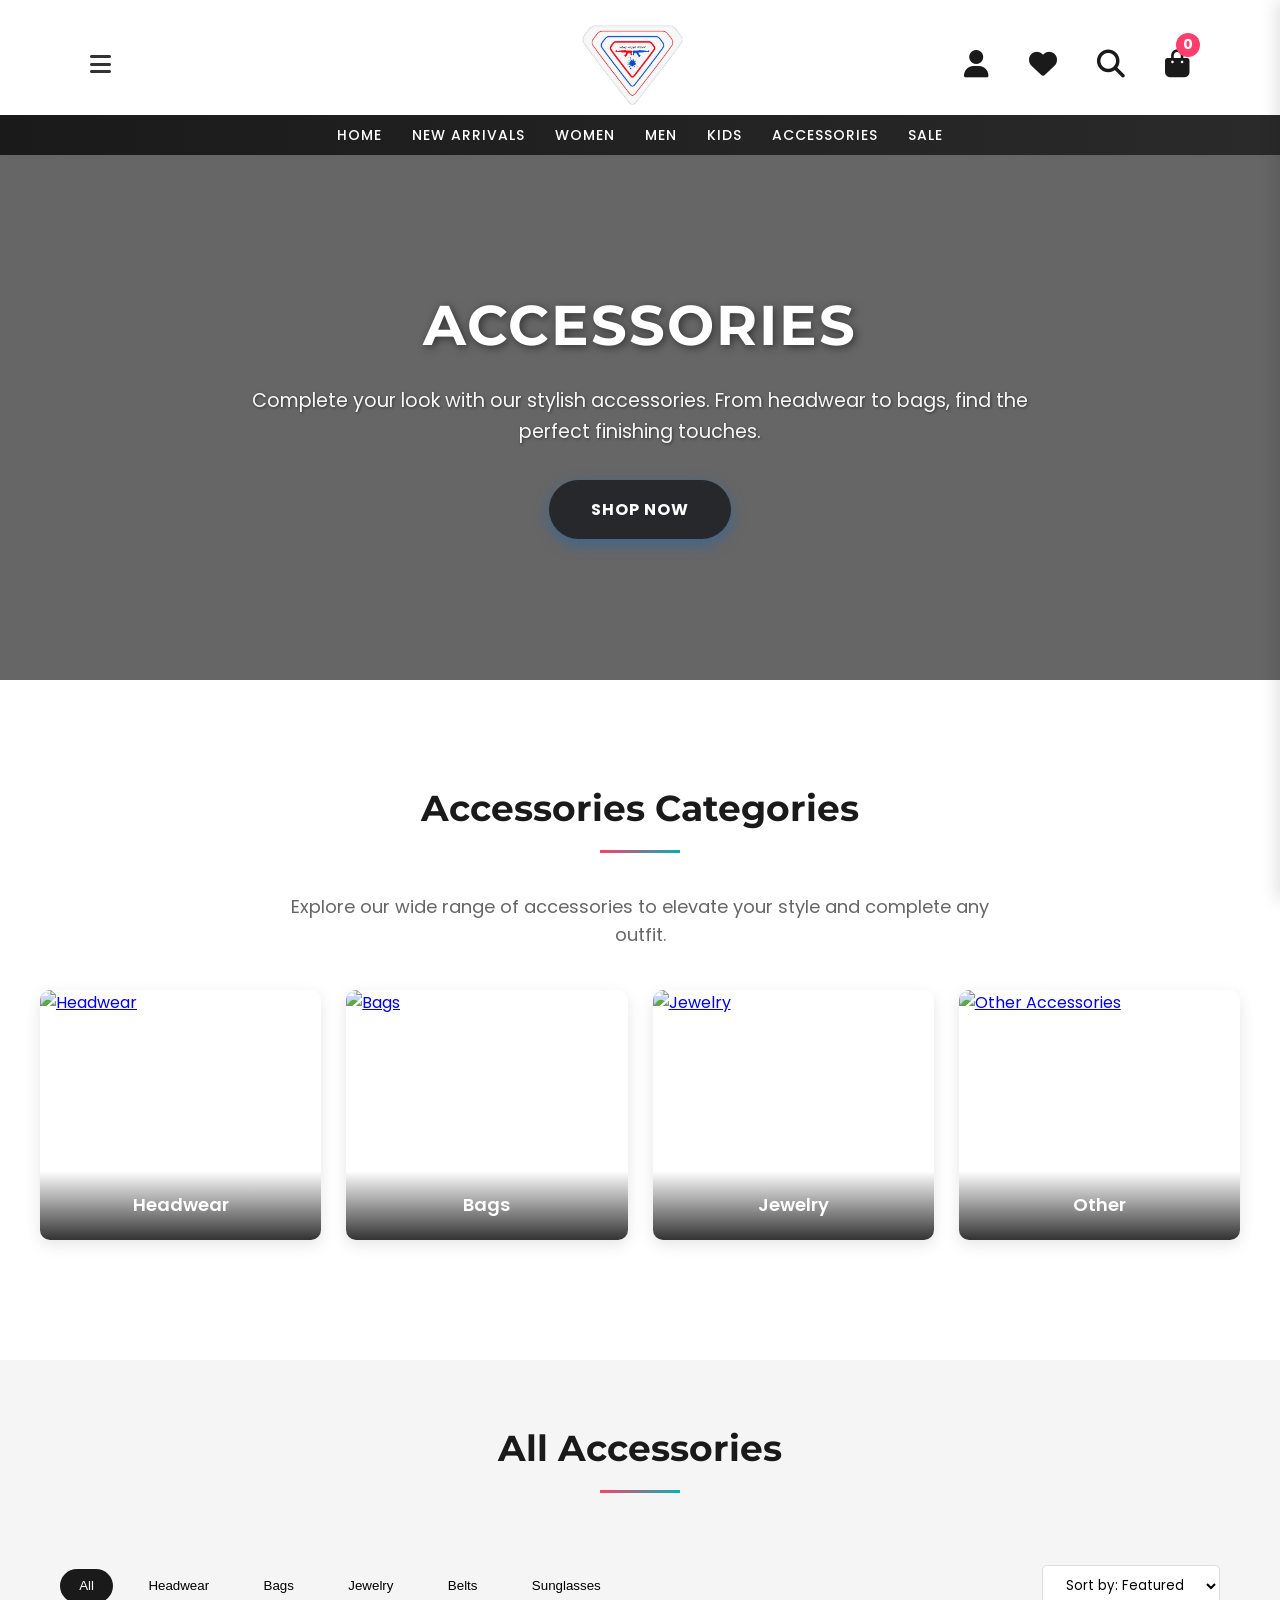
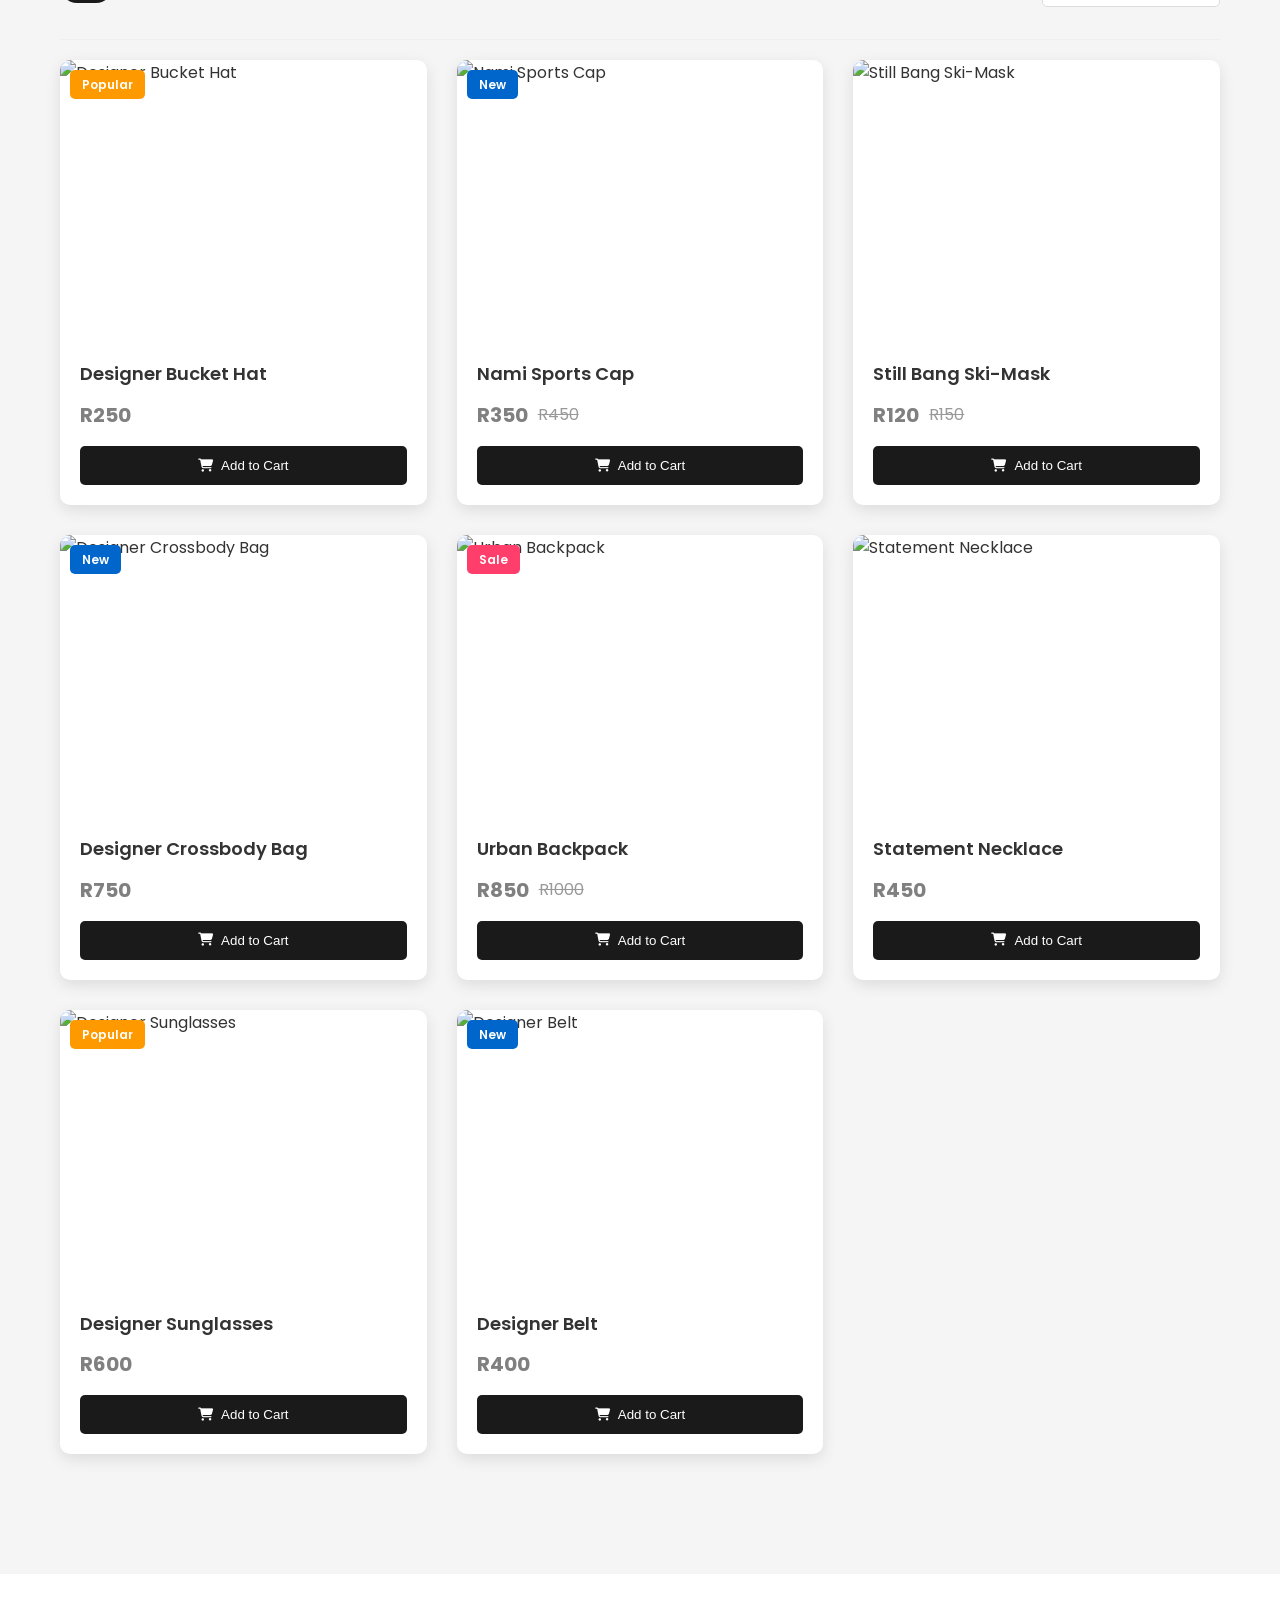
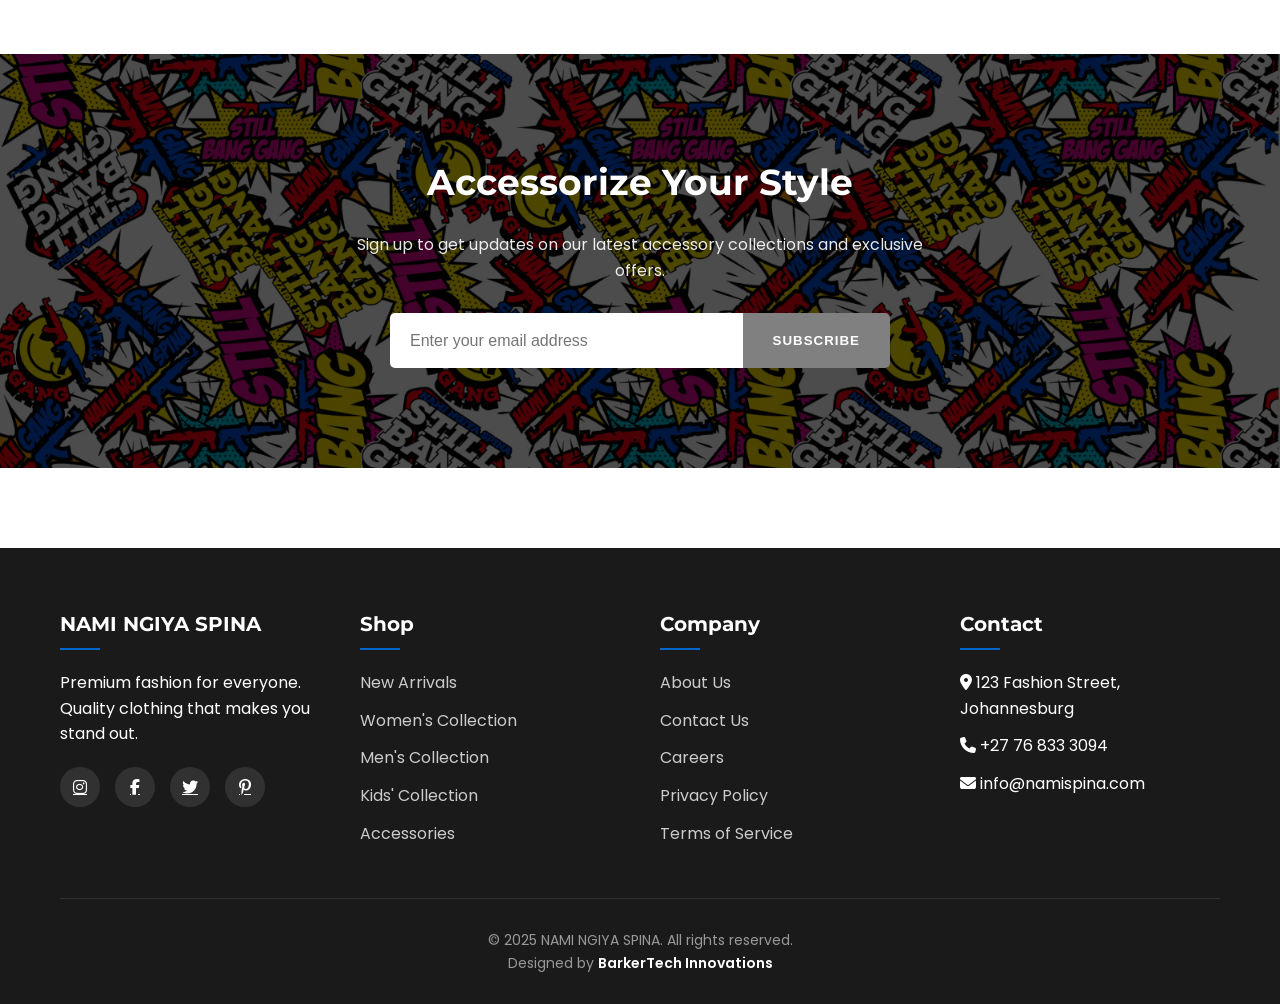
==== Accessories.html @ 0ecce4f9 "Add files via upload" ====
<!DOCTYPE html>
<html lang="en">
<head>
    <meta charset="UTF-8">
    <meta name="viewport" content="width=device-width, initial-scale=1.0">
    <title>Accessories - Nami Ngiya Spina</title>
    <link rel="stylesheet" href="https://cdnjs.cloudflare.com/ajax/libs/font-awesome/6.4.0/css/all.min.css">
    <link href="https://fonts.googleapis.com/css2?family=Poppins:wght@300;400;500;600;700&family=Montserrat:wght@700;800;900&display=swap" rel="stylesheet">
    <style>
        * {
            margin: 0;
            padding: 0;
            box-sizing: border-box;
        }
        
        :root {
            --primary: #ff3e6c;
            --secondary: #ff7b9c;
            --dark: #1a1a1a;
            --light: #ffffff;
            --gray: #f5f5f5;
            --text: #333333;
            --accent: #00b3b3;
            --shadow: 0 5px 15px rgba(0, 0, 0, 0.1);
            --transition: all 0.3s ease;
        }

        body {
            font-family: 'Poppins', sans-serif;
            color: var(--text);
            background-color: var(--light);
            line-height: 1.6;
            padding-top: 140px;
            overflow-x: hidden;
        }

        .container {
            width: 100%;
            max-width: 1200px;
            margin: 0 auto;
            padding: 0 20px;
        }

        /* Header */
        header {
            background-color: white;
            border-bottom: 1px solid rgba(0,0,0,0.1);
            box-shadow: var(--shadow);
            position: fixed;
            top: 0;
            left: 0;
            right: 0;
            z-index: 1000;
            transition: var(--transition);
            padding: 15px 0;
            height: 140px;
            display: flex;
            flex-direction: column;
        }

        .header-scrolled {
            height: 100px;
            padding: 10px 0;
        }

        .header-scrolled .top-header {
            height: 70px;
        }

        .header-scrolled .logo img {
            height: 60px;
        }

        .header-scrolled .logo {
            font-size: 28px;
        }

        .header-scrolled .nav-icon {
            font-size: 22px;
        }

        .top-header {
            display: flex;
            justify-content: space-between;
            align-items: center;
            padding: 0 20px;
            height: 100px;
            flex: 1;
        }

        .menu-icon {
            font-size: 24px;
            cursor: pointer;
            padding: 10px;
            order: 1;
            margin-right: 15px;
            transition: var(--transition);
        }

        .menu-icon:hover {
            color: #0066cc;
        }

        .logo-container {
            position: absolute;
            left: 50%;
            transform: translateX(-50%);
            order: 2;
            height: 100%;
            display: flex;
            align-items: center;
        }

        .logo {
            font-size: 36px;
            font-weight: 900;
            font-family: 'Montserrat', sans-serif;
            display: flex;
            align-items: center;
            height: 100%;
            transition: var(--transition);
        }

        .logo img {
            height: 80px;
            margin-right: 15px;
            transition: var(--transition);
        }

        .logo span {
            color: var(--accent);
            background: linear-gradient(45deg, var(--primary), var(--accent));
            -webkit-background-clip: text;
            -webkit-text-fill-color: transparent;
            background-clip: text;
        }

        /* Search Bar - Hidden by default */
        .search-bar {
            position: absolute;
            top: 100%;
            right: 0;
            width: 0;
            overflow: hidden;
            background: white;
            box-shadow: 0 5px 15px rgba(0, 0, 0, 0.1);
            transition: var(--transition);
            z-index: 1001;
        }

        .search-bar.active {
            width: 100%;
            padding: 15px;
        }

        .search-input-container {
            position: relative;
            width: 100%;
        }

        .search-bar input {
            width: 100%;
            border: 1px solid #ddd;
            border-radius: 25px;
            padding: 10px 20px;
            font-size: 14px;
            outline: none;
            height: 40px;
            transition: var(--transition);
            box-shadow: inset 0 1px 3px rgba(0,0,0,0.05);
            padding-right: 50px;
        }

        .search-bar input:focus {
            border-color: var(--primary);
            box-shadow: 0 0 0 2px rgba(255, 62, 108, 0.2);
        }

        .search-bar button {
            position: absolute;
            right: 5px;
            top: 50%;
            transform: translateY(-50%);
            background: var(--primary);
            border: none;
            color: white;
            padding: 6px 12px;
            border-radius: 20px;
            cursor: pointer;
            font-size: 14px;
            height: 32px;
            width: 32px;
            display: flex;
            align-items: center;
            justify-content: center;
            transition: var(--transition);
        }

        .search-bar button:hover {
            background: var(--secondary);
            transform: translateY(-50%) rotate(5deg);
        }

        /* Search Suggestions */
        .search-suggestions {
            position: absolute;
            top: 100%;
            left: 0;
            width: 100%;
            background: white;
            border-radius: 0 0 8px 8px;
            box-shadow: 0 5px 15px rgba(0, 0, 0, 0.1);
            max-height: 300px;
            overflow-y: auto;
            display: none;
            z-index: 1002;
        }

        .search-suggestions.active {
            display: block;
        }

        .suggestion-item {
            display: flex;
            align-items: center;
            padding: 10px 15px;
            border-bottom: 1px solid #eee;
            cursor: pointer;
            transition: var(--transition);
        }

        .suggestion-item:hover {
            background-color: var(--gray);
        }

        .suggestion-item img {
            width: 40px;
            height: 40px;
            object-fit: cover;
            border-radius: 4px;
            margin-right: 15px;
        }

        .suggestion-item .product-info {
            flex: 1;
            display: flex;
            flex-direction: column;
        }

        .suggestion-item .product-name {
            font-weight: 500;
            margin-bottom: 3px;
        }

        .suggestion-item .product-price {
            color: #0066cc;
            font-weight: 600;
            font-size: 14px;
        }

        .no-results {
            padding: 15px;
            text-align: center;
            color: #777;
        }

        .nav-icons {
            display: flex;
            gap: 20px;
            order: 4;
        }

        .nav-icon {
            position: relative;
            cursor: pointer;
            font-size: 28px;
            padding: 10px;
            color: var(--dark);
            transition: var(--transition);
        }

        .nav-icon:hover {
            color: #0066cc;
            transform: translateY(-3px);
        }

        .cart-count {
            position: absolute;
            top: 0;
            right: 0;
            background: var(--primary);
            color: white;
            border-radius: 50%;
            width: 24px;
            height: 24px;
            display: flex;
            align-items: center;
            justify-content: center;
            font-size: 14px;
            font-weight: bold;
            transition: var(--transition);
        }

        /* Navigation */
        nav {
            background: linear-gradient(to right, var(--dark), #2a2a2a);
            padding: 10px 0;
            height: 40px;
            display: flex;
            align-items: center;
        }

        .nav-links {
            display: flex;
            flex-wrap: wrap;
            justify-content: center;
            list-style: none;
            gap: 10px 30px;
            padding: 0 20px;
            transition: all 0.3s;
            width: 100%;
        }

        .nav-links li {
            flex: 0 0 auto;
            position: relative;
        }

        .nav-links a {
            color: white;
            text-decoration: none;
            font-weight: 500;
            text-transform: uppercase;
            font-size: 14px;
            letter-spacing: 1px;
            transition: var(--transition);
            display: inline-block;
            padding: 5px 0;
        }

        .nav-links a::after {
            content: '';
            position: absolute;
            bottom: 0;
            left: 0;
            width: 0;
            height: 2px;
            background: var(--primary);
            transition: var(--transition);
        }

        .nav-links a:hover {
            color: #0066cc;
        }

        .nav-links a:hover::after {
            width: 100%;
        }

        /* Accessories Hero Section */
        .accessories-hero {
            background: linear-gradient(rgba(0, 0, 0, 0.6), rgba(0, 0, 0, 0.6)), 
                        url('AccessoriesHero.jpg');
            background-size: cover;
            background-position: center;
            height: 60vh;
            display: flex;
            align-items: center;
            justify-content: center;
            text-align: center;
            color: white;
            padding: 2rem;
            margin-bottom: 40px;
            position: relative;
        }

        .hero-content {
            max-width: 800px;
            position: relative;
            z-index: 2;
        }

        .hero-content h1 {
            font-size: 3.5rem;
            margin-bottom: 1rem;
            letter-spacing: 2px;
            font-family: 'Montserrat', sans-serif;
            text-transform: uppercase;
            color: white;
            text-shadow: 2px 2px 8px rgba(0,0,0,0.5);
        }

        .hero-content p {
            font-size: 1.2rem;
            margin-bottom: 2rem;
            opacity: 0.95;
            color: white;
            text-shadow: 1px 1px 3px rgba(0,0,0,0.5);
        }

        .btn {
            display: inline-block;
            padding: 15px 40px;
            background-color: #26282b;
            color: white;
            text-decoration: none;
            font-weight: bold;
            border-radius: 30px;
            transition: var(--transition);
            text-transform: uppercase;
            letter-spacing: 1px;
            box-shadow: 0 5px 15px rgba(0, 102, 204, 0.4);
            border: 2px solid transparent;
        }

        .btn:hover {
            background-color: transparent;
            border-color: white;
            transform: translateY(-3px);
            box-shadow: 0 8px 20px rgba(0, 0, 0, 0.3);
        }

        /* Accessories Categories */
        .accessories-categories {
            padding: 60px 0;
        }

        .section-title {
            text-align: center;
            margin-bottom: 40px;
            font-family: 'Montserrat', sans-serif;
            font-size: 36px;
            color: var(--dark);
            position: relative;
            padding-bottom: 15px;
        }

        .section-title::after {
            content: '';
            position: absolute;
            bottom: 0;
            left: 50%;
            transform: translateX(-50%);
            width: 80px;
            height: 3px;
            background: linear-gradient(to right, var(--primary), var(--accent));
        }

        .section-subtitle {
            text-align: center;
            margin-bottom: 40px;
            font-size: 18px;
            color: #666;
            max-width: 700px;
            margin-left: auto;
            margin-right: auto;
        }

        .categories-grid {
            display: grid;
            grid-template-columns: repeat(4, 1fr);
            gap: 25px;
            margin-bottom: 60px;
        }

        .category {
            position: relative;
            height: 250px;
            border-radius: 10px;
            overflow: hidden;
            box-shadow: var(--shadow);
            cursor: pointer;
            transition: var(--transition);
        }

        .category:hover {
            transform: translateY(-10px);
            box-shadow: 0 15px 30px rgba(0, 0, 0, 0.15);
        }

        .category img {
            width: 100%;
            height: 100%;
            object-fit: cover;
            transition: transform 0.7s;
        }

        .category:hover img {
            transform: scale(1.1);
        }

        .category-name {
            position: absolute;
            bottom: 0;
            left: 0;
            right: 0;
            background: linear-gradient(to top, rgba(0, 0, 0, 0.8), transparent);
            color: white;
            padding: 20px;
            text-align: center;
            font-weight: 600;
            font-size: 18px;
        }

        /* Accessories Section */
        .accessories {
            padding: 60px 0;
            background-color: var(--gray);
        }

        /* Filters Section */
        .filters {
            padding: 2rem 0;
            margin-bottom: 20px;
            border-bottom: 1px solid #eee;
        }

        .filter-options {
            display: flex;
            justify-content: space-between;
            align-items: center;
            flex-wrap: wrap;
            gap: 1rem;
        }

        .filter-group {
            display: flex;
            gap: 1rem;
            flex-wrap: wrap;
        }

        .filter-btn {
            padding: 0.6rem 1.2rem;
            background-color: var(--gray);
            border: none;
            border-radius: 30px;
            cursor: pointer;
            transition: var(--transition);
            font-weight: 500;
        }

        .filter-btn.active {
            background-color: var(--dark);
            color: var(--light);
        }

        .filter-btn:hover {
            background-color: var(--dark);
            color: var(--light);
        }

        .sort-select {
            padding: 0.6rem 1.2rem;
            border: 1px solid #ddd;
            border-radius: 5px;
            background-color: var(--light);
            font-family: 'Poppins', sans-serif;
        }

        /* Products Grid */
        .products-grid {
            display: grid;
            grid-template-columns: repeat(auto-fill, minmax(280px, 1fr));
            gap: 30px;
            margin-bottom: 60px;
        }

        .product {
            background: white;
            border-radius: 10px;
            overflow: hidden;
            box-shadow: var(--shadow);
            transition: var(--transition);
            position: relative;
        }

        .product:hover {
            transform: translateY(-10px);
            box-shadow: 0 15px 30px rgba(0, 0, 0, 0.1);
        }

        .product-badge {
            position: absolute;
            top: 10px;
            left: 10px;
            background: red;
            color: white;
            padding: 5px 12px;
            border-radius: 5px;
            font-size: 12px;
            font-weight: 600;
            z-index: 2;
        }

        .product-badge.new {
            background: #0066cc;
        }

        .product-badge.sale {
            background: var(--primary);
        }

        .product-badge.popular {
            background: #ff9900;
        }

        .product-img {
            height: 280px;
            overflow: hidden;
            position: relative;
        }

        .product-img img {
            width: 100%;
            height: 100%;
            object-fit: cover;
            transition: transform 0.7s;
        }

        .product:hover .product-img img {
            transform: scale(1.1);
        }

        .quick-view {
            position: absolute;
            top: 50%;
            left: 50%;
            transform: translate(-50%, -50%) scale(0.8);
            background: rgba(255, 255, 255, 0.9);
            color: var(--dark);
            padding: 10px 15px;
            border-radius: 30px;
            font-weight: 600;
            opacity: 0;
            transition: var(--transition);
            cursor: pointer;
        }

        .product:hover .quick-view {
            opacity: 1;
            transform: translate(-50%, -50%) scale(1);
        }

        .product-info {
            padding: 20px;
        }

        .product-title {
            font-weight: 600;
            margin-bottom: 10px;
            font-size: 18px;
            transition: var(--transition);
        }

        .product-title:hover {
            color: black;
        }

        .product-price {
            display: flex;
            align-items: center;
            gap: 10px;
            margin-bottom: 15px;
        }

        .price-current {
            font-weight: 700;
            font-size: 20px;
            color: grey;
        }

        .price-original {
            font-size: 16px;
            color: #999;
            text-decoration: line-through;
        }

        .add-to-cart {
            width: 100%;
            padding: 12px;
            background: var(--dark);
            color: white;
            border: none;
            border-radius: 5px;
            cursor: pointer;
            font-weight: 500;
            transition: var(--transition);
            display: flex;
            align-items: center;
            justify-content: center;
            gap: 8px;
        }

        .add-to-cart:hover {
            background: #0066cc;
            transform: translateY(-2px);
        }

        /* Shopping Cart Styles */
        .cart-overlay {
            position: fixed;
            top: 0;
            left: 0;
            width: 100%;
            height: 100%;
            background-color: rgba(0, 0, 0, 0.5);
            z-index: 2000;
            display: none;
            opacity: 0;
            transition: opacity 0.3s ease;
        }

        .cart-overlay.active {
            display: block;
            opacity: 1;
        }

        .cart-sidebar {
            position: fixed;
            top: 0;
            right: -450px;
            width: 100%;
            max-width: 450px;
            height: 100%;
            background-color: white;
            box-shadow: -5px 0 15px rgba(0, 0, 0, 0.1);
            z-index: 2001;
            display: flex;
            flex-direction: column;
            transition: right 0.4s ease;
            overflow-y: auto;
        }

        .cart-sidebar.active {
            right: 0;
        }

        .cart-header {
            display: flex;
            justify-content: space-between;
            align-items: center;
            padding: 20px;
            border-bottom: 1px solid #eee;
            background-color: var(--dark);
            color: white;
        }

        .cart-header h2 {
            font-size: 1.5rem;
            font-weight: 600;
        }

        .close-cart {
            background: none;
            border: none;
            color: white;
            font-size: 1.5rem;
            cursor: pointer;
            transition: var(--transition);
        }

        .close-cart:hover {
            color: var(--primary);
            transform: rotate(90deg);
        }

        .cart-items {
            flex: 1;
            padding: 20px;
            overflow-y: auto;
        }

        .cart-item {
            display: flex;
            gap: 15px;
            padding: 15px 0;
            border-bottom: 1px solid #eee;
        }

        .cart-item:last-child {
            border-bottom: none;
        }

        .cart-item-img {
            width: 80px;
            height: 80px;
            border-radius: 5px;
            overflow: hidden;
            flex-shrink: 0;
        }

        .cart-item-img img {
            width: 100%;
            height: 100%;
            object-fit: cover;
        }

        .cart-item-details {
            flex: 1;
            display: flex;
            flex-direction: column;
            justify-content: space-between;
        }

        .cart-item-title {
            font-weight: 600;
            margin-bottom: 5px;
        }

        .cart-item-price {
            color: var(--dark);
            font-weight: 600;
        }

        .cart-item-controls {
            display: flex;
            align-items: center;
            gap: 10px;
            margin-top: 10px;
        }

        .quantity-controls {
            display: flex;
            align-items: center;
            border: 1px solid #ddd;
            border-radius: 5px;
            overflow: hidden;
        }

        .quantity-btn {
            background: none;
            border: none;
            width: 30px;
            height: 30px;
            display: flex;
            align-items: center;
            justify-content: center;
            cursor: pointer;
            transition: var(--transition);
        }

        .quantity-btn:hover {
            background-color: var(--gray);
        }

        .quantity-input {
            width: 40px;
            height: 30px;
            border: none;
            text-align: center;
            font-weight: 600;
            outline: none;
        }

        .remove-item {
            background: none;
            border: none;
            color: #ff3e6c;
            cursor: pointer;
            transition: var(--transition);
            margin-left: auto;
        }

        .remove-item:hover {
            color: #d32f5a;
            transform: scale(1.1);
        }

        .cart-footer {
            padding: 20px;
            border-top: 1px solid #eee;
            background-color: var(--gray);
        }

        .cart-totals {
            margin-bottom: 20px;
        }

        .cart-total-row {
            display: flex;
            justify-content: space-between;
            margin-bottom: 10px;
        }

        .cart-total-row.total {
            font-weight: 700;
            font-size: 1.2rem;
            border-top: 1px solid #ddd;
            padding-top: 10px;
            margin-top: 10px;
        }

        .cart-actions {
            display: flex;
            flex-direction: column;
            gap: 10px;
        }

        .checkout-btn, .continue-shopping {
            padding: 12px;
            border: none;
            border-radius: 5px;
            font-weight: 600;
            cursor: pointer;
            transition: var(--transition);
            text-align: center;
            text-decoration: none;
        }

        .checkout-btn {
            background-color: var(--dark);
            color: white;
        }

        .checkout-btn:hover {
            background-color: #0066cc;
            transform: translateY(-2px);
        }

        .continue-shopping {
            background-color: transparent;
            color: var(--dark);
            border: 1px solid var(--dark);
        }

        .continue-shopping:hover {
            background-color: var(--dark);
            color: white;
        }

        .empty-cart {
            text-align: center;
            padding: 40px 20px;
            color: #777;
        }

        .empty-cart i {
            font-size: 3rem;
            margin-bottom: 15px;
            color: #ddd;
        }

        .empty-cart p {
            margin-bottom: 20px;
        }

        /* Newsletter */
        .newsletter {
            background: linear-gradient(rgba(0, 0, 0, 0.7), rgba(0, 0, 0, 0.7)), url('Mash.jpg') center/cover no-repeat;
            color: white;
            padding: 100px 0;
            text-align: center;
            margin: 80px 0;
            position: relative;
            overflow: hidden;
        }

        .newsletter h2 {
            font-family: 'Montserrat', sans-serif;
            font-size: 36px;
            margin-bottom: 20px;
            position: relative;
            z-index: 2;
        }

        .newsletter p {
            max-width: 600px;
            margin: 0 auto 30px;
            opacity: 0.9;
            position: relative;
            z-index: 2;
        }

        .newsletter-form {
            display: flex;
            max-width: 500px;
            margin: 0 auto;
            position: relative;
            z-index: 2;
        }

        .newsletter-form input {
            flex: 1;
            padding: 15px 20px;
            border: none;
            border-radius: 5px 0 0 5px;
            font-size: 16px;
            outline: none;
            height: 55px;
        }

        .newsletter-form button {
            background: grey;
            color: white;
            border: none;
            padding: 0 30px;
            border-radius: 0 5px 5px 0;
            cursor: pointer;
            font-weight: 600;
            text-transform: uppercase;
            letter-spacing: 1px;
            transition: all 0.3s ease;
        }

        .newsletter-form button:hover {
            background: #0066cc;
            box-shadow: 0 0 15px rgba(0, 0, 255, 0.8),
                        0 0 30px rgba(0, 0, 255, 0.6);
        }

        /* Footer */
        footer {
            background: var(--dark);
            color: white;
            padding: 60px 0 30px;
            position: relative;
        }

        .footer-content {
            display: grid;
            grid-template-columns: repeat(4, 1fr);
            gap: 40px;
            margin-bottom: 40px;
        }

        .footer-column h3 {
            font-size: 20px;
            margin-bottom: 20px;
            color: white;
            font-family: 'Montserrat', sans-serif;
            position: relative;
            padding-bottom: 10px;
        }

        .footer-column h3::after {
            content: '';
            position: absolute;
            bottom: 0;
            left: 0;
            width: 40px;
            height: 2px;
            background: #0066cc;
        }

        .footer-links {
            list-style: none;
        }

        .footer-links li {
            margin-bottom: 12px;
        }

        .footer-links a {
            color: #ccc;
            text-decoration: none;
            transition: var(--transition);
            display: inline-block;
        }

        .footer-links a:hover {
            color: #0066cc;
            transform: translateX(5px);
        }

        .social-icons {
            display: flex;
            gap: 15px;
            margin-top: 20px;
        }

        .social-icons a {
            display: flex;
            align-items: center;
            justify-content: center;
            width: 40px;
            height: 40px;
            background: rgba(255,255,255,0.1);
            color: white;
            border-radius: 50%;
            transition: var(--transition);
        }

        .social-icons a:hover {
            background: #0066cc;
            transform: translateY(-3px);
        }

        .copyright {
            text-align: center;
            padding-top: 30px;
            border-top: 1px solid rgba(255,255,255,0.1);
            color: #999;
            font-size: 14px;
        }

        .developer-glow {
            color: white;
            text-decoration: none;
            font-weight: 600;
            transition: var(--transition);
            position: relative;
        }

        .developer-glow:hover {
            color: #0066cc;
            text-shadow: 0 0 10px rgba(255, 62, 108, 0.5);
        }

        /* Responsive Design */
        @media (max-width: 1200px) {
            .categories-grid,
            .products-grid {
                grid-template-columns: repeat(3, 1fr);
            }
            
            .footer-content {
                grid-template-columns: repeat(2, 1fr);
            }
        }

        @media (max-width: 992px) {
            .categories-grid,
            .products-grid {
                grid-template-columns: repeat(2, 1fr);
            }
            
            .filter-options {
                flex-direction: column;
                align-items: flex-start;
            }

            .cart-sidebar {
                max-width: 100%;
            }
        }

        @media (max-width: 768px) {
            body {
                padding-top: 120px;
            }
            
            header {
                height: 120px;
            }
            
            .top-header {
                height: 80px;
                padding: 0 10px;
            }
            
            .logo-container {
                position: static;
                transform: none;
                order: 1;
                margin-bottom: 0;
                flex: 1;
                display: flex;
                justify-content: center;
            }
            
            .menu-icon {
                order: 0;
                margin-right: 0;
                align-self: center;
                font-size: 20px;
            }
            
            .nav-icons {
                order: 2;
                margin-left: auto;
                gap: 15px;
            }
            
            .nav-links {
                flex-wrap: wrap;
                gap: 10px;
                padding: 0 10px;
            }
            
            .nav-links li {
                flex: 1 0 30%;
                text-align: center;
            }
            
            .nav-links a {
                font-size: 12px;
            }
            
            .hero-content h1 {
                font-size: 2.5rem;
            }
            
            .logo {
                font-size: 28px;
            }
            
            .logo img {
                height: 60px;
            }
            
            .categories-grid,
            .products-grid {
                grid-template-columns: 1fr;
            }
            
            .footer-content {
                grid-template-columns: 1fr;
            }
            
            .newsletter-form {
                flex-direction: column;
            }
            
            .newsletter-form input, .newsletter-form button {
                width: 100%;
                border-radius: 5px;
                height: 50px;
            }
            
            .newsletter-form button {
                margin-top: 10px;
            }

            .cart-item {
                flex-direction: column;
                text-align: center;
            }

            .cart-item-img {
                align-self: center;
            }

            .cart-item-controls {
                justify-content: center;
            }
        }

        @media (max-width: 576px) {
            body {
                padding-top: 100px;
            }
            
            header {
                height: 100px;
                padding: 10px 0;
                flex-direction: column;
                justify-content: center;
                align-items: center;
                text-align: center;
            }
            
            .header-scrolled {
                height: 80px;
            }
            
            .top-header {
                height: 70px;
                flex-wrap: wrap;
                justify-content: center;
                gap: 10px;
            }
            
            .logo {
                font-size: 24px;
            }
            
            .logo img {
                height: 50px;
                margin-right: 10px;
            }
            
            .hero-content h1 {
                font-size: 2rem;
            }
            
            .nav-links li {
                flex: 1 0 45%;
            }
            
            .nav-icon {
                font-size: 18px;
                padding: 5px;
            }
            
            .cart-count {
                width: 18px;
                height: 18px;
                font-size: 10px;
            }
        }
    </style>
</head>
<body>
    <!-- Header -->
    <header id="main-header">
        <div class="container">
            <div class="top-header">
                <div class="menu-icon" onclick="toggleMenu()" aria-label="Open menu">
                    <i class="fas fa-bars"></i>
                </div>
                <div class="logo-container">
                    <div class="logo">
                        <img src="LOG.jpeg" alt="Nami Ngiya Spina Fashion">
                        <span></span>
                    </div>
                </div>
                <div class="nav-icons">
                    <div class="nav-icon" aria-label="User account">
                        <i class="fas fa-user"></i>
                    </div>
                    <div class="nav-icon" aria-label="Wishlist">
                        <i class="fas fa-heart"></i>
                    </div>
                    <div class="nav-icon" onclick="toggleSearch()" aria-label="Search products">
                        <i class="fas fa-search"></i>
                    </div>
                    <div class="nav-icon cart-icon" onclick="toggleCart()" aria-label="Shopping cart">
                        <i class="fas fa-shopping-bag"></i>
                        <span class="cart-count">0</span>
                    </div>
                </div>
            </div>
        </div>
        
        <!-- Search Bar - Hidden by default -->
        <div class="search-bar" id="searchBar">
            <div class="search-input-container">
                <input type="text" placeholder="Search for products..." aria-label="Search input" id="searchInput">
                <button aria-label="Search"><i class="fas fa-search"></i></button>
                <div class="search-suggestions" id="searchSuggestions">
                    <!-- Search suggestions will be populated here -->
                </div>
            </div>
        </div>
       
        <nav>
            <div class="container">
                <ul class="nav-links">
                    <li><a href="index.html">Home</a></li>
                    <li><a href="new-arrivals.html">New Arrivals</a></li>
                    <li><a href="women.html">Women</a></li>
                    <li><a href="men.html">Men</a></li>
                    <li><a href="kids.html">Kids</a></li>
                    <li><a href="accessories.html" class="active">Accessories</a></li>
                    <li><a href="sale.html">Sale</a></li>
                </ul>
            </div>
        </nav>
    </header>

    <!-- Shopping Cart -->
    <div class="cart-overlay" id="cartOverlay"></div>
    <div class="cart-sidebar" id="cartSidebar">
        <div class="cart-header">
            <h2>Your Shopping Cart</h2>
            <button class="close-cart" onclick="toggleCart()">
                <i class="fas fa-times"></i>
            </button>
        </div>
        <div class="cart-items" id="cartItems">
            <!-- Cart items will be populated here -->
            <div class="empty-cart">
                <i class="fas fa-shopping-bag"></i>
                <p>Your cart is empty</p>
                <button class="continue-shopping" onclick="toggleCart()">Continue Shopping</button>
            </div>
        </div>
        <div class="cart-footer" id="cartFooter" style="display: none;">
            <div class="cart-totals">
                <div class="cart-total-row">
                    <span>Subtotal:</span>
                    <span id="cartSubtotal">R0.00</span>
                </div>
                <div class="cart-total-row">
                    <span>Shipping:</span>
                    <span>R99.00</span>
                </div>
                <div class="cart-total-row total">
                    <span>Total:</span>
                    <span id="cartTotal">R99.00</span>
                </div>
            </div>
            <div class="cart-actions">
                <button class="checkout-btn">Proceed to Checkout</button>
                <button class="continue-shopping" onclick="toggleCart()">Continue Shopping</button>
            </div>
        </div>
    </div>

    <!-- Accessories Hero Section -->
    <section class="accessories-hero">
        <div class="hero-content">
            <h1>Accessories</h1>
            <p>Complete your look with our stylish accessories. From headwear to bags, find the perfect finishing touches.</p>
            <a href="#products" class="btn">Shop Now</a>
        </div>
    </section>

    <!-- Accessories Categories -->
    <section class="container accessories-categories">
        <h2 class="section-title">Accessories Categories</h2>
        <p class="section-subtitle">Explore our wide range of accessories to elevate your style and complete any outfit.</p>
        <div class="categories-grid">
            <div class="category">
                <a href="#headwear">
                    <img src="HeadwearCategory.jpg" alt="Headwear">
                    <div class="category-name">Headwear</div>
                </a>
            </div>
            <div class="category">
                <a href="#bags">
                    <img src="BagsCategory.jpg" alt="Bags">
                    <div class="category-name">Bags</div>
                </a>
            </div>
            <div class="category">
                <a href="#jewelry">
                    <img src="JewelryCategory.jpg" alt="Jewelry">
                    <div class="category-name">Jewelry</div>
                </a>
            </div>
            <div class="category">
                <a href="#other">
                    <img src="OtherAccessories.jpg" alt="Other Accessories">
                    <div class="category-name">Other</div>
                </a>
            </div>
        </div>
    </section>

    <!-- Accessories Section -->
    <section class="accessories" id="products">
        <div class="container">
            <h2 class="section-title">All Accessories</h2>
            
            <!-- Filters Section -->
            <section class="filters">
                <div class="filter-options">
                    <div class="filter-group">
                        <button class="filter-btn active">All</button>
                        <button class="filter-btn">Headwear</button>
                        <button class="filter-btn">Bags</button>
                        <button class="filter-btn">Jewelry</button>
                        <button class="filter-btn">Belts</button>
                        <button class="filter-btn">Sunglasses</button>
                    </div>
                    <div class="sort">
                        <select class="sort-select">
                            <option>Sort by: Featured</option>
                            <option>Price: Low to High</option>
                            <option>Price: High to Low</option>
                            <option>Most Popular</option>
                        </select>
                    </div>
                </div>
            </section>

            <!-- Products Grid -->
            <div class="products-grid">
                <!-- Product 1 -->
                <div class="product">
                    <span class="product-badge popular">Popular</span>
                    <div class="product-img">
                        <img src="BucketHat.jpg" alt="Designer Bucket Hat">
                        <div class="quick-view">Quick View</div>
                    </div>
                    <div class="product-info">
                        <h3 class="product-title">Designer Bucket Hat</h3>
                        <div class="product-price">
                            <span class="price-current">R250</span>
                        </div>
                        <button class="add-to-cart" data-id="17" data-name="Designer Bucket Hat" data-price="250" data-image="BucketHat.jpg">
                            <i class="fas fa-shopping-cart"></i> Add to Cart
                        </button>
                    </div>
                </div>

                <!-- Product 2 -->
                <div class="product">
                    <span class="product-badge new">New</span>
                    <div class="product-img">
                        <img src="SportsCap.jpg" alt="Nami Sports Cap">
                        <div class="quick-view">Quick View</div>
                    </div>
                    <div class="product-info">
                        <h3 class="product-title">Nami Sports Cap</h3>
                        <div class="product-price">
                            <span class="price-current">R350</span>
                            <span class="price-original">R450</span>
                        </div>
                        <button class="add-to-cart" data-id="18" data-name="Nami Sports Cap" data-price="350" data-image="SportsCap.jpg">
                            <i class="fas fa-shopping-cart"></i> Add to Cart
                        </button>
                    </div>
                </div>

                <!-- Product 3 -->
                <div class="product">
                    <div class="product-img">
                        <img src="SkiMask.jpg" alt="Still Bang Ski-Mask">
                        <div class="quick-view">Quick View</div>
                    </div>
                    <div class="product-info">
                        <h3 class="product-title">Still Bang Ski-Mask</h3>
                        <div class="product-price">
                            <span class="price-current">R120</span>
                            <span class="price-original">R150</span>
                        </div>
                        <button class="add-to-cart" data-id="19" data-name="Still Bang Ski-Mask" data-price="120" data-image="SkiMask.jpg">
                            <i class="fas fa-shopping-cart"></i> Add to Cart
                        </button>
                    </div>
                </div>

                <!-- Product 4 -->
                <div class="product">
                    <span class="product-badge new">New</span>
                    <div class="product-img">
                        <img src="CrossbodyBag.jpg" alt="Designer Crossbody Bag">
                        <div class="quick-view">Quick View</div>
                    </div>
                    <div class="product-info">
                        <h3 class="product-title">Designer Crossbody Bag</h3>
                        <div class="product-price">
                            <span class="price-current">R750</span>
                        </div>
                        <button class="add-to-cart" data-id="20" data-name="Designer Crossbody Bag" data-price="750" data-image="CrossbodyBag.jpg">
                            <i class="fas fa-shopping-cart"></i> Add to Cart
                        </button>
                    </div>
                </div>

                <!-- Product 5 -->
                <div class="product">
                    <span class="product-badge sale">Sale</span>
                    <div class="product-img">
                        <img src="Backpack.jpg" alt="Urban Backpack">
                        <div class="quick-view">Quick View</div>
                    </div>
                    <div class="product-info">
                        <h3 class="product-title">Urban Backpack</h3>
                        <div class="product-price">
                            <span class="price-current">R850</span>
                            <span class="price-original">R1000</span>
                        </div>
                        <button class="add-to-cart" data-id="21" data-name="Urban Backpack" data-price="850" data-image="Backpack.jpg">
                            <i class="fas fa-shopping-cart"></i> Add to Cart
                        </button>
                    </div>
                </div>

                <!-- Product 6 -->
                <div class="product">
                    <div class="product-img">
                        <img src="Necklace.jpg" alt="Statement Necklace">
                        <div class="quick-view">Quick View</div>
                    </div>
                    <div class="product-info">
                        <h3 class="product-title">Statement Necklace</h3>
                        <div class="product-price">
                            <span class="price-current">R450</span>
                        </div>
                        <button class="add-to-cart" data-id="22" data-name="Statement Necklace" data-price="450" data-image="Necklace.jpg">
                            <i class="fas fa-shopping-cart"></i> Add to Cart
                        </button>
                    </div>
                </div>

                <!-- Product 7 -->
                <div class="product">
                    <span class="product-badge popular">Popular</span>
                    <div class="product-img">
                        <img src="Sunglasses.jpg" alt="Designer Sunglasses">
                        <div class="quick-view">Quick View</div>
                    </div>
                    <div class="product-info">
                        <h3 class="product-title">Designer Sunglasses</h3>
                        <div class="product-price">
                            <span class="price-current">R600</span>
                        </div>
                        <button class="add-to-cart" data-id="23" data-name="Designer Sunglasses" data-price="600" data-image="Sunglasses.jpg">
                            <i class="fas fa-shopping-cart"></i> Add to Cart
                        </button>
                    </div>
                </div>

                <!-- Product 8 -->
                <div class="product">
                    <span class="product-badge new">New</span>
                    <div class="product-img">
                        <img src="Belt.jpg" alt="Designer Belt">
                        <div class="quick-view">Quick View</div>
                    </div>
                    <div class="product-info">
                        <h3 class="product-title">Designer Belt</h3>
                        <div class="product-price">
                            <span class="price-current">R400</span>
                        </div>
                        <button class="add-to-cart" data-id="24" data-name="Designer Belt" data-price="400" data-image="Belt.jpg">
                            <i class="fas fa-shopping-cart"></i> Add to Cart
                        </button>
                    </div>
                </div>
            </div>
        </div>
    </section>

    <section class="newsletter">
        <div class="container">
            <h2>Accessorize Your Style</h2>
            <p>Sign up to get updates on our latest accessory collections and exclusive offers.</p>
            <form class="newsletter-form">
                <input type="email" placeholder="Enter your email address" required>
                <button type="submit">Subscribe</button>
            </form>
        </div>
    </section>

    <!-- Footer -->
    <footer>
        <div class="container">
            <div class="footer-content">
                <div class="footer-column">
                    <h3>NAMI NGIYA SPINA</h3>
                    <p>Premium fashion for everyone. Quality clothing that makes you stand out.</p>
                    <div class="social-icons">
                        <a href="https://www.instagram.com/nami_ngiya_spina?igsh=bjhiNzlwemVqMjBj" target="_blank" aria-label="Instagram"><i class="fab fa-instagram"></i></a>
                        <a href="https://www.facebook.com/share/16ZvKibCao/?mibextid=wwXIfr" target="_blank" aria-label="Facebook"><i class="fab fa-facebook-f"></i></a>
                        <a href="#" aria-label="Twitter"><i class="fab fa-twitter"></i></a>
                        <a href="#" aria-label="Pinterest"><i class="fab fa-pinterest-p"></i></a>
                    </div>
                </div>
                <div class="footer-column">
                    <h3>Shop</h3>
                    <ul class="footer-links">
                        <li><a href="new-arrivals.html">New Arrivals</a></li>
                        <li><a href="women.html">Women's Collection</a></li>
                        <li><a href="men.html">Men's Collection</a></li>
                        <li><a href="kids.html">Kids' Collection</a></li>
                        <li><a href="accessories.html">Accessories</a></li>
                    </ul>
                </div>
                <div class="footer-column">
                    <h3>Company</h3>
                    <ul class="footer-links">
                        <li><a href="about.html">About Us</a></li>
                        <li><a href="contact.html">Contact Us</a></li>
                        <li><a href="careers.html">Careers</a></li>
                        <li><a href="privacy.html">Privacy Policy</a></li>
                        <li><a href="terms.html">Terms of Service</a></li>
                    </ul>
                </div>
                <div class="footer-column">
                    <h3>Contact</h3>
                    <ul class="footer-links">
                        <li><i class="fas fa-map-marker-alt"></i> 123 Fashion Street, Johannesburg</li>
                        <li><i class="fas fa-phone"></i> +27 76 833 3094</li>
                        <li><i class="fas fa-envelope"></i> info@namispina.com</li>
                    </ul>
                </div>
            </div>
            <div class="copyright">
                <p>&copy; 2025 NAMI NGIYA SPINA. All rights reserved.</p>
                <p>Designed by <a href="https://wa.me/27768333094" target="_blank" class="developer-glow">BarkerTech Innovations</a></p>
            </div>
        </div>
    </footer>

    <script>
        // Cart functionality
        let cart = [];
        const cartCount = document.querySelector('.cart-count');
        const cartItems = document.getElementById('cartItems');
        const cartFooter = document.getElementById('cartFooter');
        const cartSubtotal = document.getElementById('cartSubtotal');
        const cartTotal = document.getElementById('cartTotal');
        const cartOverlay = document.getElementById('cartOverlay');
        const cartSidebar = document.getElementById('cartSidebar');

        // Add to cart functionality
        document.querySelectorAll('.add-to-cart').forEach(button => {
            button.addEventListener('click', function() {
                const id = this.getAttribute('data-id');
                const name = this.getAttribute('data-name');
                const price = parseFloat(this.getAttribute('data-price'));
                const image = this.getAttribute('data-image');
                
                addToCart(id, name, price, image);
                
                // Visual feedback
                this.innerHTML = '<i class="fas fa-check"></i> Added to Cart';
                this.style.backgroundColor = '#00b300';
                
                setTimeout(() => {
                    this.innerHTML = '<i class="fas fa-shopping-cart"></i> Add to Cart';
                    this.style.backgroundColor = '';
                }, 1500);
            });
        });

        // Add item to cart
        function addToCart(id, name, price, image) {
            const existingItem = cart.find(item => item.id === id);
            
            if (existingItem) {
                existingItem.quantity += 1;
            } else {
                cart.push({
                    id,
                    name,
                    price,
                    image,
                    quantity: 1
                });
            }
            
            updateCart();
        }

        // Remove item from cart
        function removeFromCart(id) {
            cart = cart.filter(item => item.id !== id);
            updateCart();
        }

        // Update quantity
        function updateQuantity(id, newQuantity) {
            if (newQuantity < 1) {
                removeFromCart(id);
                return;
            }
            
            const item = cart.find(item => item.id === id);
            if (item) {
                item.quantity = newQuantity;
                updateCart();
            }
        }

        // Update cart UI
        function updateCart() {
            // Update cart count
            const totalItems = cart.reduce((total, item) => total + item.quantity, 0);
            cartCount.textContent = totalItems;
            
            // Update cart items
            if (cart.length === 0) {
                cartItems.innerHTML = `
                    <div class="empty-cart">
                        <i class="fas fa-shopping-bag"></i>
                        <p>Your cart is empty</p>
                        <button class="continue-shopping" onclick="toggleCart()">Continue Shopping</button>
                    </div>
                `;
                cartFooter.style.display = 'none';
            } else {
                cartItems.innerHTML = '';
                cart.forEach(item => {
                    const itemTotal = item.price * item.quantity;
                    cartItems.innerHTML += `
                        <div class="cart-item">
                            <div class="cart-item-img">
                                <img src="${item.image}" alt="${item.name}">
                            </div>
                            <div class="cart-item-details">
                                <div class="cart-item-title">${item.name}</div>
                                <div class="cart-item-price">R${item.price.toFixed(2)}</div>
                                <div class="cart-item-controls">
                                    <div class="quantity-controls">
                                        <button class="quantity-btn" onclick="updateQuantity('${item.id}', ${item.quantity - 1})">-</button>
                                        <input type="text" class="quantity-input" value="${item.quantity}" readonly>
                                        <button class="quantity-btn" onclick="updateQuantity('${item.id}', ${item.quantity + 1})">+</button>
                                    </div>
                                    <div class="cart-item-total">R${itemTotal.toFixed(2)}</div>
                                    <button class="remove-item" onclick="removeFromCart('${item.id}')">
                                        <i class="fas fa-trash"></i>
                                    </button>
                                </div>
                            </div>
                        </div>
                    `;
                });
                cartFooter.style.display = 'block';
                
                // Update totals
                const subtotal = cart.reduce((total, item) => total + (item.price * item.quantity), 0);
                const total = subtotal + 99; // Adding shipping
                
                cartSubtotal.textContent = `R${subtotal.toFixed(2)}`;
                cartTotal.textContent = `R${total.toFixed(2)}`;
            }
        }

        // Toggle cart visibility
        function toggleCart() {
            cartOverlay.classList.toggle('active');
            cartSidebar.classList.toggle('active');
            
            // Prevent body scrolling when cart is open
            if (cartSidebar.classList.contains('active')) {
                document.body.style.overflow = 'hidden';
            } else {
                document.body.style.overflow = '';
            }
        }

        // Close cart when clicking overlay
        cartOverlay.addEventListener('click', toggleCart);

        // Sample product data
        const products = [
            { id: 17, name: "Designer Bucket Hat", price: "R250", image: "BucketHat.jpg" },
            { id: 18, name: "Nami Sports Cap", price: "R350", image: "SportsCap.jpg" },
            { id: 19, name: "Still Bang Ski-Mask", price: "R120", image: "SkiMask.jpg" },
            { id: 20, name: "Designer Crossbody Bag", price: "R750", image: "CrossbodyBag.jpg" },
            { id: 21, name: "Urban Backpack", price: "R850", image: "Backpack.jpg" },
            { id: 22, name: "Statement Necklace", price: "R450", image: "Necklace.jpg" },
            { id: 23, name: "Designer Sunglasses", price: "R600", image: "Sunglasses.jpg" },
            { id: 24, name: "Designer Belt", price: "R400", image: "Belt.jpg" }
        ];

        // Mobile menu toggle
        function toggleMenu() {
            const navLinks = document.querySelector('.nav-links');
            navLinks.classList.toggle('active');
        }
        
        // Search functionality
        function toggleSearch() {
            const searchBar = document.getElementById('searchBar');
            searchBar.classList.toggle('active');
            
            if (searchBar.classList.contains('active')) {
                document.getElementById('searchInput').focus();
            } else {
                document.getElementById('searchSuggestions').classList.remove('active');
            }
        }
        
        // Search input functionality
        const searchInput = document.getElementById('searchInput');
        const searchSuggestions = document.getElementById('searchSuggestions');
        
        searchInput.addEventListener('input', function() {
            const searchTerm = this.value.toLowerCase().trim();
            
            if (searchTerm.length === 0) {
                searchSuggestions.classList.remove('active');
                return;
            }
            
            // Filter products based on search term
            const filteredProducts = products.filter(product => 
                product.name.toLowerCase().includes(searchTerm)
            );
            
            // Display suggestions
            displaySuggestions(filteredProducts);
        });
        
        function displaySuggestions(products) {
            if (products.length === 0) {
                searchSuggestions.innerHTML = '<div class="no-results">No products found</div>';
                searchSuggestions.classList.add('active');
                return;
            }
            
            let suggestionsHTML = '';
            
            products.forEach(product => {
                suggestionsHTML += `
                    <div class="suggestion-item" data-id="${product.id}">
                        <img src="${product.image}" alt="${product.name}">
                        <div class="product-info">
                            <div class="product-name">${product.name}</div>
                            <div class="product-price">${product.price}</div>
                        </div>
                    </div>
                `;
            });
            
            searchSuggestions.innerHTML = suggestionsHTML;
            searchSuggestions.classList.add('active');
            
            // Add click event to suggestions
            document.querySelectorAll('.suggestion-item').forEach(item => {
                item.addEventListener('click', function() {
                    const productId = this.getAttribute('data-id');
                    const product = products.find(p => p.id == productId);
                    
                    if (product) {
                        // In a real implementation, this would navigate to the product page
                        alert(`Selected: ${product.name}`);
                        searchInput.value = '';
                        searchSuggestions.classList.remove('active');
                        toggleSearch();
                    }
                });
            });
        }
        
        // Close search when clicking outside
        document.addEventListener('click', function(event) {
            const searchBar = document.getElementById('searchBar');
            const searchIcon = document.querySelector('.fa-search').closest('.nav-icon');
            const searchInput = document.getElementById('searchInput');
            
            if (searchBar.classList.contains('active') && 
                !searchBar.contains(event.target) && 
                !searchIcon.contains(event.target)) {
                searchBar.classList.remove('active');
                searchSuggestions.classList.remove('active');
            }
        });
        
        // Filter buttons
        const filterButtons = document.querySelectorAll('.filter-btn');
        
        filterButtons.forEach(button => {
            button.addEventListener('click', function() {
                // Remove active class from all buttons
                filterButtons.forEach(btn => btn.classList.remove('active'));
                
                // Add active class to clicked button
                this.classList.add('active');
                
                // In a real implementation, this would filter the products
                console.log('Filtering by: ' + this.textContent);
            });
        });
        
        // Quick view buttons
        const quickViewButtons = document.querySelectorAll('.quick-view');
        
        quickViewButtons.forEach(button => {
            button.addEventListener('click', function() {
                // In a real implementation, this would open a product quick view modal
                const productName = this.closest('.product').querySelector('.product-title').textContent;
                alert('Quick view for: ' + productName);
            });
        });
        
        // Newsletter form submission
        const newsletterForm = document.querySelector('.newsletter-form');
        
        newsletterForm.addEventListener('submit', function(e) {
            e.preventDefault();
            const email = this.querySelector('input[type="email"]').value;
            
            if (email) {
                alert('Thank you for subscribing with: ' + email);
                this.reset();
            }
        });
        
        // Header scroll effect
        window.addEventListener('scroll', () => {
            const header = document.getElementById('main-header');
            if (window.scrollY > 50) {
                header.classList.add('header-scrolled');
            } else {
                header.classList.remove('header-scrolled');
            }
        });

        // Initialize cart
        updateCart();
    </script>
</body>
</html>
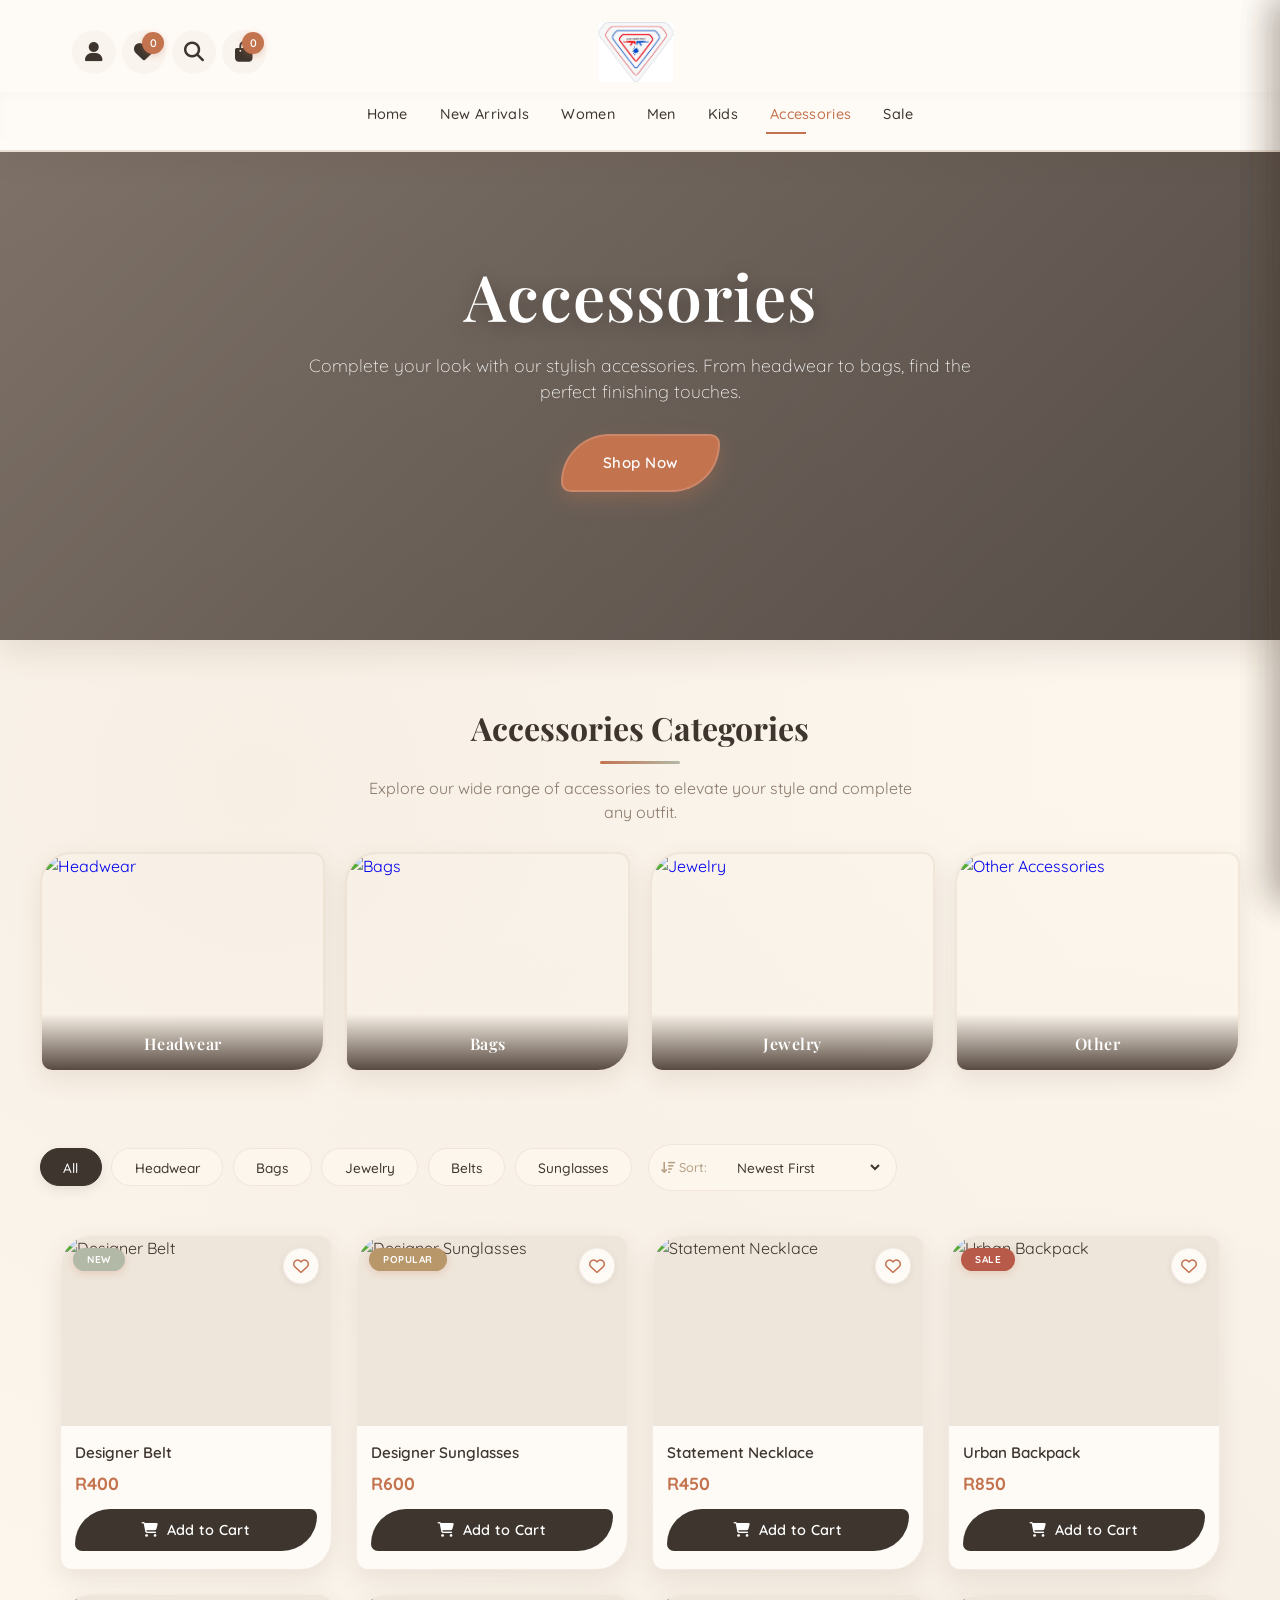
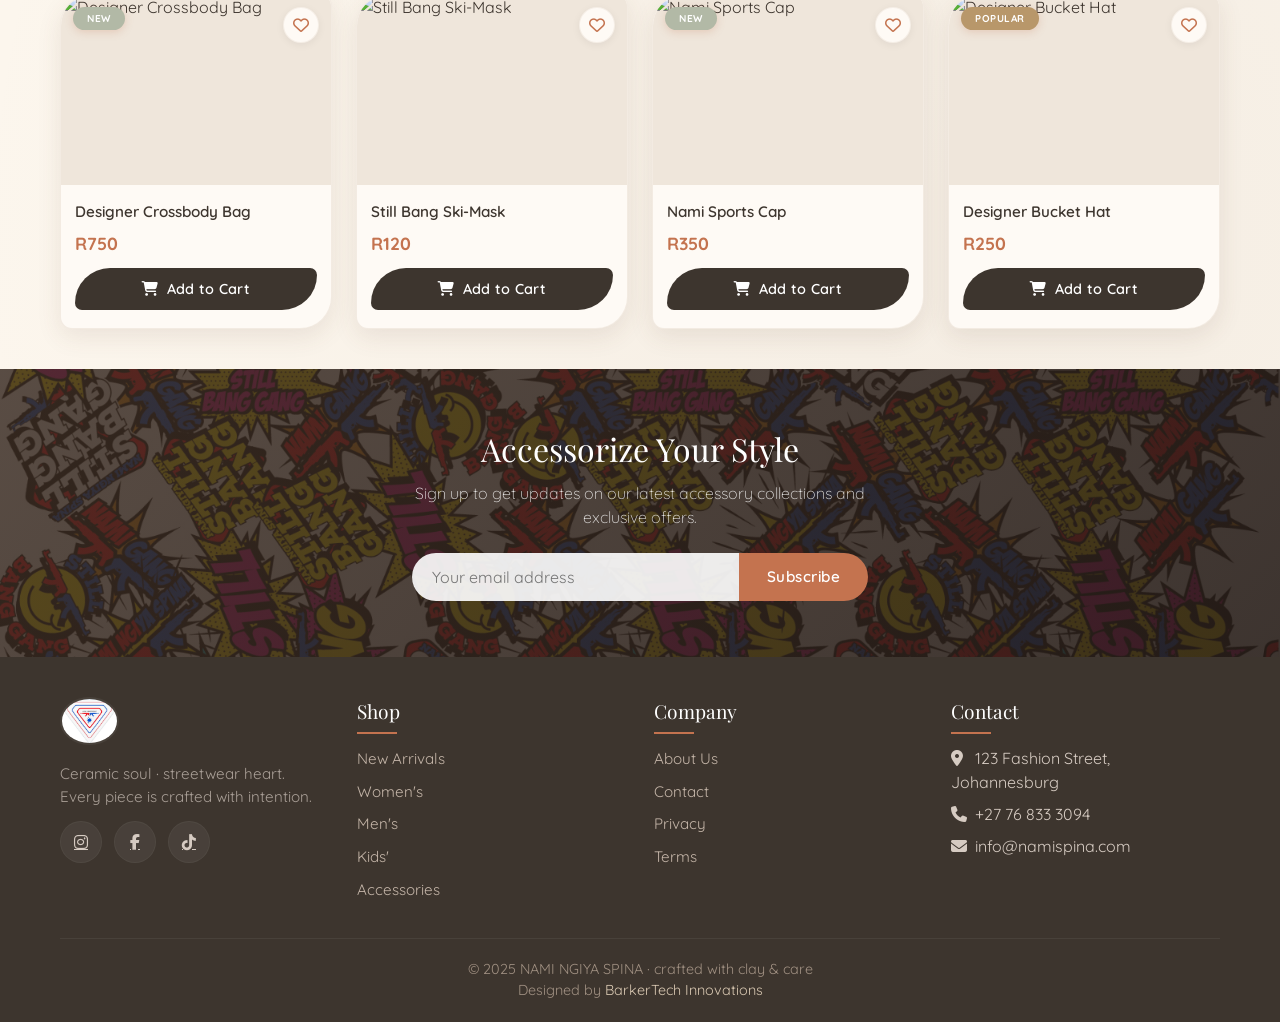
==== commit 369d264c: "Update Accessories.html" ====
--- a/Accessories.html
+++ b/Accessories.html
@@ -2,439 +2,335 @@
 <html lang="en">
 <head>
     <meta charset="UTF-8">
-    <meta name="viewport" content="width=device-width, initial-scale=1.0">
-    <title>Accessories - Nami Ngiya Spina</title>
+    <meta name="viewport" content="width=device-width, initial-scale=1.0, maximum-scale=1.0">
+    <title>Accessories · Nami Ngiya Spina</title>
     <link rel="stylesheet" href="https://cdnjs.cloudflare.com/ajax/libs/font-awesome/6.4.0/css/all.min.css">
-    <link href="https://fonts.googleapis.com/css2?family=Poppins:wght@300;400;500;600;700&family=Montserrat:wght@700;800;900&display=swap" rel="stylesheet">
+    <link href="https://fonts.googleapis.com/css2?family=Quicksand:wght@300;400;500;600;700&family=Playfair+Display:ital,wght@0,400;0,600;1,400&display=swap" rel="stylesheet">
     <style>
+        /* ----- CERAMIC AESTHETIC (matches index) ----- */
         * {
             margin: 0;
             padding: 0;
             box-sizing: border-box;
         }
-        
+
         :root {
-            --primary: #ff3e6c;
-            --secondary: #ff7b9c;
-            --dark: #1a1a1a;
-            --light: #ffffff;
-            --gray: #f5f5f5;
-            --text: #333333;
-            --accent: #00b3b3;
-            --shadow: 0 5px 15px rgba(0, 0, 0, 0.1);
-            --transition: all 0.3s ease;
+            --clay: #d9c8b2;
+            --clay-light: #efe6db;
+            --clay-dark: #b7a084;
+            --terracotta: #c4734f;
+            --sage: #b2b9a6;
+            --cream: #fcf6ed;
+            --warm-white: #fefaf5;
+            --charcoal: #3d352e;
+            --shadow-soft: 0 8px 24px rgba(100, 70, 50, 0.10);
+            --shadow-glaze: 0 12px 32px rgba(80, 55, 35, 0.12);
+            --border-organic: 2px solid rgba(180, 140, 110, 0.25);
+            --radius-soft: 32px 12px 32px 12px;
+            --font-body: 'Quicksand', sans-serif;
+            --font-display: 'Playfair Display', serif;
+            --transition-butter: all 0.35s cubic-bezier(0.34, 1.56, 0.64, 1);
         }
 
         body {
-            font-family: 'Poppins', sans-serif;
-            color: var(--text);
-            background-color: var(--light);
-            line-height: 1.6;
-            padding-top: 140px;
-            overflow-x: hidden;
+            font-family: var(--font-body);
+            background: var(--cream);
+            color: var(--charcoal);
+            padding-top: 80px;
+            line-height: 1.5;
+            background-image: radial-gradient(circle at 20% 30%, rgba(220, 200, 180, 0.15) 0%, transparent 40%),
+                              radial-gradient(circle at 80% 70%, rgba(180, 160, 140, 0.10) 0%, transparent 50%);
         }
 
         .container {
-            width: 100%;
             max-width: 1200px;
             margin: 0 auto;
             padding: 0 20px;
         }
 
-        /* Header */
+        /* ----- HEADER (matches index) ----- */
         header {
-            background-color: white;
-            border-bottom: 1px solid rgba(0,0,0,0.1);
-            box-shadow: var(--shadow);
+            background: var(--warm-white);
+            border-bottom: var(--border-organic);
+            box-shadow: var(--shadow-soft);
             position: fixed;
             top: 0;
             left: 0;
             right: 0;
             z-index: 1000;
-            transition: var(--transition);
-            padding: 15px 0;
-            height: 140px;
-            display: flex;
-            flex-direction: column;
-        }
-
-        .header-scrolled {
-            height: 100px;
-            padding: 10px 0;
-        }
-
-        .header-scrolled .top-header {
-            height: 70px;
-        }
-
-        .header-scrolled .logo img {
-            height: 60px;
-        }
-
-        .header-scrolled .logo {
-            font-size: 28px;
-        }
-
-        .header-scrolled .nav-icon {
+            padding: 8px 0;
+            backdrop-filter: blur(2px);
+            transition: var(--transition-butter);
+        }
+
+        .top-header {
+            display: flex;
+            justify-content: space-between;
+            align-items: center;
+            padding: 0 12px;
+            height: 64px;
+        }
+
+        .menu-icon {
             font-size: 22px;
-        }
-
-        .top-header {
-            display: flex;
-            justify-content: space-between;
-            align-items: center;
-            padding: 0 20px;
-            height: 100px;
-            flex: 1;
-        }
-
-        .menu-icon {
-            font-size: 24px;
             cursor: pointer;
-            padding: 10px;
-            order: 1;
-            margin-right: 15px;
-            transition: var(--transition);
-        }
-
-        .menu-icon:hover {
-            color: #0066cc;
-        }
+            padding: 8px;
+            min-width: 44px;
+            min-height: 44px;
+            display: flex;
+            align-items: center;
+            justify-content: center;
+            color: var(--charcoal);
+            transition: var(--transition-butter);
+            border-radius: 50%;
+            background: rgba(200, 175, 150, 0.15);
+        }
+        .menu-icon:hover { background: rgba(180, 140, 110, 0.25); transform: scale(1.02); }
 
         .logo-container {
             position: absolute;
             left: 50%;
             transform: translateX(-50%);
-            order: 2;
+            display: flex;
+            align-items: center;
             height: 100%;
-            display: flex;
-            align-items: center;
         }
 
         .logo {
-            font-size: 36px;
-            font-weight: 900;
-            font-family: 'Montserrat', sans-serif;
-            display: flex;
-            align-items: center;
-            height: 100%;
-            transition: var(--transition);
-        }
-
+            font-family: var(--font-display);
+            font-size: 26px;
+            font-weight: 600;
+            color: var(--charcoal);
+            display: flex;
+            align-items: center;
+            gap: 8px;
+            letter-spacing: -0.5px;
+        }
         .logo img {
-            height: 80px;
-            margin-right: 15px;
-            transition: var(--transition);
-        }
-
+    height: 48px;
+    display: block;
+    background: transparent;
+}
         .logo span {
-            color: var(--accent);
-            background: linear-gradient(45deg, var(--primary), var(--accent));
+            background: linear-gradient(135deg, var(--terracotta), var(--clay-dark));
             -webkit-background-clip: text;
             -webkit-text-fill-color: transparent;
             background-clip: text;
         }
 
-        /* Search Bar - Hidden by default */
+        .nav-icons {
+            display: flex;
+            gap: 6px;
+        }
+        .nav-icon {
+            position: relative;
+            cursor: pointer;
+            font-size: 20px;
+            padding: 8px;
+            color: var(--charcoal);
+            min-width: 44px;
+            min-height: 44px;
+            display: flex;
+            align-items: center;
+            justify-content: center;
+            border-radius: 50%;
+            transition: var(--transition-butter);
+            background: rgba(200, 175, 150, 0.08);
+        }
+        .nav-icon:hover {
+            background: var(--clay-light);
+            transform: translateY(-2px);
+            color: var(--terracotta);
+        }
+        .cart-count, .wishlist-count {
+            position: absolute;
+            top: 2px;
+            right: 2px;
+            background: var(--terracotta);
+            color: white;
+            border-radius: 30px;
+            width: 22px;
+            height: 22px;
+            font-size: 11px;
+            font-weight: 600;
+            display: flex;
+            align-items: center;
+            justify-content: center;
+            box-shadow: 0 2px 6px rgba(196, 115, 79, 0.3);
+        }
+
+        /* search bar */
         .search-bar {
             position: absolute;
             top: 100%;
             right: 0;
             width: 0;
             overflow: hidden;
-            background: white;
-            box-shadow: 0 5px 15px rgba(0, 0, 0, 0.1);
-            transition: var(--transition);
+            background: var(--warm-white);
+            box-shadow: var(--shadow-glaze);
+            transition: var(--transition-butter);
             z-index: 1001;
         }
-
         .search-bar.active {
             width: 100%;
-            padding: 15px;
-        }
-
+            padding: 16px 20px;
+        }
         .search-input-container {
             position: relative;
             width: 100%;
         }
-
         .search-bar input {
             width: 100%;
-            border: 1px solid #ddd;
-            border-radius: 25px;
-            padding: 10px 20px;
-            font-size: 14px;
+            border: var(--border-organic);
+            border-radius: 60px;
+            padding: 14px 24px;
+            font-size: 16px;
+            background: var(--cream);
             outline: none;
-            height: 40px;
-            transition: var(--transition);
-            box-shadow: inset 0 1px 3px rgba(0,0,0,0.05);
-            padding-right: 50px;
-        }
-
+            transition: var(--transition-butter);
+            font-family: var(--font-body);
+        }
         .search-bar input:focus {
-            border-color: var(--primary);
-            box-shadow: 0 0 0 2px rgba(255, 62, 108, 0.2);
-        }
-
+            border-color: var(--terracotta);
+            box-shadow: 0 0 0 4px rgba(196, 115, 79, 0.15);
+            background: white;
+        }
         .search-bar button {
             position: absolute;
-            right: 5px;
+            right: 8px;
             top: 50%;
             transform: translateY(-50%);
-            background: var(--primary);
+            background: var(--terracotta);
             border: none;
             color: white;
-            padding: 6px 12px;
-            border-radius: 20px;
+            border-radius: 40px;
+            padding: 8px 16px;
             cursor: pointer;
             font-size: 14px;
-            height: 32px;
-            width: 32px;
+            height: 40px;
             display: flex;
             align-items: center;
             justify-content: center;
-            transition: var(--transition);
-        }
-
+            transition: var(--transition-butter);
+        }
         .search-bar button:hover {
-            background: var(--secondary);
-            transform: translateY(-50%) rotate(5deg);
-        }
-
-        /* Search Suggestions */
-        .search-suggestions {
-            position: absolute;
-            top: 100%;
-            left: 0;
+            background: var(--clay-dark);
+            transform: translateY(-50%) scale(1.02);
+        }
+
+        /* navigation */
+        nav {
+            background: var(--warm-white);
+            padding: 0;
+            display: none;
+            border-top: var(--border-organic);
+            box-shadow: inset 0 4px 12px rgba(0,0,0,0.02);
+        }
+        nav.active {
+            display: flex;
+        }
+        .nav-links {
+            display: flex;
+            flex-direction: column;
+            list-style: none;
             width: 100%;
-            background: white;
-            border-radius: 0 0 8px 8px;
-            box-shadow: 0 5px 15px rgba(0, 0, 0, 0.1);
-            max-height: 300px;
-            overflow-y: auto;
-            display: none;
-            z-index: 1002;
-        }
-
-        .search-suggestions.active {
-            display: block;
-        }
-
-        .suggestion-item {
-            display: flex;
-            align-items: center;
-            padding: 10px 15px;
-            border-bottom: 1px solid #eee;
-            cursor: pointer;
-            transition: var(--transition);
-        }
-
-        .suggestion-item:hover {
-            background-color: var(--gray);
-        }
-
-        .suggestion-item img {
-            width: 40px;
-            height: 40px;
-            object-fit: cover;
-            border-radius: 4px;
-            margin-right: 15px;
-        }
-
-        .suggestion-item .product-info {
-            flex: 1;
-            display: flex;
-            flex-direction: column;
-        }
-
-        .suggestion-item .product-name {
-            font-weight: 500;
-            margin-bottom: 3px;
-        }
-
-        .suggestion-item .product-price {
-            color: #0066cc;
-            font-weight: 600;
-            font-size: 14px;
-        }
-
-        .no-results {
-            padding: 15px;
-            text-align: center;
-            color: #777;
-        }
-
-        .nav-icons {
-            display: flex;
-            gap: 20px;
-            order: 4;
-        }
-
-        .nav-icon {
-            position: relative;
-            cursor: pointer;
-            font-size: 28px;
-            padding: 10px;
-            color: var(--dark);
-            transition: var(--transition);
-        }
-
-        .nav-icon:hover {
-            color: #0066cc;
-            transform: translateY(-3px);
-        }
-
-        .cart-count {
-            position: absolute;
-            top: 0;
-            right: 0;
-            background: var(--primary);
-            color: white;
-            border-radius: 50%;
-            width: 24px;
-            height: 24px;
-            display: flex;
-            align-items: center;
-            justify-content: center;
-            font-size: 14px;
-            font-weight: bold;
-            transition: var(--transition);
-        }
-
-        /* Navigation */
-        nav {
-            background: linear-gradient(to right, var(--dark), #2a2a2a);
-            padding: 10px 0;
-            height: 40px;
-            display: flex;
-            align-items: center;
-        }
-
-        .nav-links {
-            display: flex;
-            flex-wrap: wrap;
-            justify-content: center;
-            list-style: none;
-            gap: 10px 30px;
-            padding: 0 20px;
-            transition: all 0.3s;
-            width: 100%;
-        }
-
+            padding: 8px 0;
+        }
         .nav-links li {
-            flex: 0 0 auto;
-            position: relative;
-        }
-
+            border-bottom: 1px solid rgba(180, 140, 110, 0.12);
+        }
         .nav-links a {
-            color: white;
+            color: var(--charcoal);
             text-decoration: none;
             font-weight: 500;
-            text-transform: uppercase;
-            font-size: 14px;
-            letter-spacing: 1px;
-            transition: var(--transition);
-            display: inline-block;
-            padding: 5px 0;
-        }
-
+            font-size: 15px;
+            padding: 14px 24px;
+            display: block;
+            transition: var(--transition-butter);
+            letter-spacing: 0.3px;
+            position: relative;
+        }
         .nav-links a::after {
             content: '';
             position: absolute;
             bottom: 0;
-            left: 0;
+            left: 24px;
             width: 0;
             height: 2px;
-            background: var(--primary);
-            transition: var(--transition);
-        }
-
+            background: var(--terracotta);
+            transition: var(--transition-butter);
+        }
         .nav-links a:hover {
-            color: #0066cc;
-        }
-
-        .nav-links a:hover::after {
-            width: 100%;
-        }
-
-        /* Accessories Hero Section */
+            background: var(--clay-light);
+            color: var(--terracotta);
+        }
+        .nav-links a:hover::after { width: 40px; }
+        .nav-links a.active { color: var(--terracotta); }
+        .nav-links a.active::after { width: 40px; }
+
+        /* ----- HERO – straight edges (matches index) ----- */
         .accessories-hero {
-            background: linear-gradient(rgba(0, 0, 0, 0.6), rgba(0, 0, 0, 0.6)), 
-                        url('AccessoriesHero.jpg');
-            background-size: cover;
-            background-position: center;
-            height: 60vh;
+            position: relative;
+            height: 50vh;
+            overflow: hidden;
+            margin-bottom: 32px;
+            box-shadow: var(--shadow-glaze);
+            background: linear-gradient(135deg, rgba(60, 45, 35, 0.65), rgba(30, 20, 15, 0.75)), url('AccessoriesHero.jpg') center/cover no-repeat;
             display: flex;
             align-items: center;
             justify-content: center;
             text-align: center;
-            color: white;
-            padding: 2rem;
-            margin-bottom: 40px;
-            position: relative;
-        }
-
+        }
         .hero-content {
-            max-width: 800px;
-            position: relative;
-            z-index: 2;
-        }
-
+            max-width: 720px;
+            padding: 0 20px;
+            color: white;
+        }
         .hero-content h1 {
-            font-size: 3.5rem;
-            margin-bottom: 1rem;
-            letter-spacing: 2px;
-            font-family: 'Montserrat', sans-serif;
-            text-transform: uppercase;
-            color: white;
-            text-shadow: 2px 2px 8px rgba(0,0,0,0.5);
-        }
-
+            font-family: var(--font-display);
+            font-size: 2.8rem;
+            font-weight: 600;
+            letter-spacing: 1px;
+            text-shadow: 0 4px 20px rgba(0,0,0,0.3);
+            margin-bottom: 0.5rem;
+        }
         .hero-content p {
-            font-size: 1.2rem;
-            margin-bottom: 2rem;
-            opacity: 0.95;
-            color: white;
-            text-shadow: 1px 1px 3px rgba(0,0,0,0.5);
-        }
-
+            font-size: 1.1rem;
+            opacity: 0.92;
+            margin-bottom: 1.8rem;
+            font-weight: 300;
+            text-shadow: 0 2px 12px rgba(0,0,0,0.2);
+        }
         .btn {
             display: inline-block;
-            padding: 15px 40px;
-            background-color: #26282b;
+            padding: 16px 40px;
+            background: var(--terracotta);
             color: white;
             text-decoration: none;
-            font-weight: bold;
-            border-radius: 30px;
-            transition: var(--transition);
-            text-transform: uppercase;
-            letter-spacing: 1px;
-            box-shadow: 0 5px 15px rgba(0, 102, 204, 0.4);
-            border: 2px solid transparent;
-        }
-
+            font-weight: 600;
+            border-radius: 60px 12px 60px 12px;
+            transition: var(--transition-butter);
+            font-size: 15px;
+            letter-spacing: 0.5px;
+            box-shadow: 0 8px 20px rgba(196, 115, 79, 0.3);
+            border: 2px solid rgba(255,255,255,0.15);
+        }
         .btn:hover {
-            background-color: transparent;
-            border-color: white;
-            transform: translateY(-3px);
-            box-shadow: 0 8px 20px rgba(0, 0, 0, 0.3);
-        }
-
-        /* Accessories Categories */
-        .accessories-categories {
-            padding: 60px 0;
-        }
-
+            background: var(--clay-dark);
+            transform: translateY(-4px) scale(1.01);
+            box-shadow: 0 12px 32px rgba(160, 120, 80, 0.35);
+        }
+
+        /* ----- SECTION TITLES ----- */
         .section-title {
             text-align: center;
-            margin-bottom: 40px;
-            font-family: 'Montserrat', sans-serif;
-            font-size: 36px;
-            color: var(--dark);
+            font-family: var(--font-display);
+            font-size: 2rem;
+            color: var(--charcoal);
+            margin-bottom: 12px;
             position: relative;
-            padding-bottom: 15px;
-        }
-
+            padding-bottom: 12px;
+        }
         .section-title::after {
             content: '';
             position: absolute;
@@ -443,595 +339,606 @@
             transform: translateX(-50%);
             width: 80px;
             height: 3px;
-            background: linear-gradient(to right, var(--primary), var(--accent));
-        }
-
+            background: linear-gradient(90deg, var(--terracotta), var(--sage));
+            border-radius: 10px;
+        }
         .section-subtitle {
             text-align: center;
-            margin-bottom: 40px;
-            font-size: 18px;
-            color: #666;
-            max-width: 700px;
+            margin-bottom: 28px;
+            font-size: 1rem;
+            color: #8a7a6b;
+            max-width: 600px;
             margin-left: auto;
             margin-right: auto;
-        }
-
+            padding: 0 15px;
+        }
+
+        /* ----- CATEGORIES – CLAY TILES ----- */
+        .accessories-categories {
+            padding: 32px 0 16px;
+        }
         .categories-grid {
             display: grid;
-            grid-template-columns: repeat(4, 1fr);
-            gap: 25px;
-            margin-bottom: 60px;
-        }
-
+            grid-template-columns: repeat(2, 1fr);
+            gap: 18px;
+            margin-bottom: 32px;
+        }
         .category {
             position: relative;
-            height: 250px;
-            border-radius: 10px;
+            height: 180px;
+            border-radius: var(--radius-soft);
             overflow: hidden;
-            box-shadow: var(--shadow);
-            cursor: pointer;
-            transition: var(--transition);
-        }
-
+            box-shadow: var(--shadow-soft);
+            transition: var(--transition-butter);
+            border: 2px solid rgba(200, 175, 150, 0.2);
+        }
         .category:hover {
-            transform: translateY(-10px);
-            box-shadow: 0 15px 30px rgba(0, 0, 0, 0.15);
-        }
-
+            transform: translateY(-6px);
+            box-shadow: var(--shadow-glaze);
+            border-color: var(--clay);
+        }
         .category img {
             width: 100%;
             height: 100%;
             object-fit: cover;
-            transition: transform 0.7s;
-        }
-
-        .category:hover img {
-            transform: scale(1.1);
-        }
-
+            transition: transform 0.7s ease;
+        }
+        .category:hover img { transform: scale(1.04); }
         .category-name {
             position: absolute;
             bottom: 0;
             left: 0;
             right: 0;
-            background: linear-gradient(to top, rgba(0, 0, 0, 0.8), transparent);
-            color: white;
-            padding: 20px;
+            background: linear-gradient(to top, rgba(60, 45, 35, 0.85), transparent);
+            color: white;
+            padding: 18px 12px 14px;
             text-align: center;
             font-weight: 600;
-            font-size: 18px;
-        }
-
-        /* Accessories Section */
-        .accessories {
-            padding: 60px 0;
-            background-color: var(--gray);
-        }
-
-        /* Filters Section */
+            font-size: 1rem;
+            letter-spacing: 0.5px;
+            font-family: var(--font-display);
+        }
+        .category a { display: block; width: 100%; height: 100%; text-decoration: none; }
+
+        /* ----- FILTERS (matches index) ----- */
         .filters {
-            padding: 2rem 0;
+            padding: 1.5rem 0;
             margin-bottom: 20px;
-            border-bottom: 1px solid #eee;
-        }
-
+        }
         .filter-options {
             display: flex;
-            justify-content: space-between;
-            align-items: center;
+            flex-direction: column;
+            gap: 1rem;
+        }
+        .filter-group {
+            display: flex;
             flex-wrap: wrap;
-            gap: 1rem;
-        }
-
-        .filter-group {
-            display: flex;
-            gap: 1rem;
-            flex-wrap: wrap;
-        }
-
+            gap: 0.6rem;
+        }
         .filter-btn {
-            padding: 0.6rem 1.2rem;
-            background-color: var(--gray);
+            background: var(--cream);
+            border: 1px solid rgba(180, 140, 110, 0.15);
+            padding: 0.6rem 1.4rem;
+            border-radius: 40px;
+            font-family: var(--font-body);
+            font-weight: 500;
+            font-size: 0.85rem;
+            color: var(--charcoal);
+            cursor: pointer;
+            transition: var(--transition-butter);
+            display: inline-flex;
+            align-items: center;
+            gap: 8px;
+        }
+        .filter-btn:hover {
+            background: var(--clay-light);
+            transform: translateY(-2px);
+        }
+        .filter-btn.active {
+            background: var(--charcoal);
+            color: white;
+            border-color: var(--charcoal);
+            box-shadow: 0 4px 12px rgba(0,0,0,0.08);
+        }
+        .sort {
+            display: flex;
+            align-items: center;
+            gap: 10px;
+            background: var(--cream);
+            padding: 0.3rem 0.8rem;
+            border-radius: 60px;
+            border: 1px solid rgba(180, 140, 110, 0.15);
+            width: fit-content;
+        }
+        .sort label {
+            font-size: 0.8rem;
+            font-weight: 500;
+            color: var(--clay-dark);
+        }
+        .sort-select {
             border: none;
+            background: transparent;
+            padding: 0.5rem 1rem;
+            font-family: var(--font-body);
+            font-weight: 500;
+            font-size: 0.85rem;
+            color: var(--charcoal);
+            cursor: pointer;
+            outline: none;
             border-radius: 30px;
-            cursor: pointer;
-            transition: var(--transition);
-            font-weight: 500;
-        }
-
-        .filter-btn.active {
-            background-color: var(--dark);
-            color: var(--light);
-        }
-
-        .filter-btn:hover {
-            background-color: var(--dark);
-            color: var(--light);
-        }
-
-        .sort-select {
-            padding: 0.6rem 1.2rem;
-            border: 1px solid #ddd;
-            border-radius: 5px;
-            background-color: var(--light);
-            font-family: 'Poppins', sans-serif;
-        }
-
-        /* Products Grid */
+        }
+        .sort-select:focus { background: var(--clay-light); }
+
+        /* ----- PRODUCTS GRID (matches index) ----- */
         .products-grid {
             display: grid;
-            grid-template-columns: repeat(auto-fill, minmax(280px, 1fr));
-            gap: 30px;
-            margin-bottom: 60px;
-        }
-
+            grid-template-columns: repeat(auto-fill, minmax(160px, 1fr));
+            gap: 24px;
+            margin-bottom: 40px;
+        }
         .product {
-            background: white;
-            border-radius: 10px;
+            background: var(--warm-white);
+            border-radius: var(--radius-soft);
             overflow: hidden;
-            box-shadow: var(--shadow);
-            transition: var(--transition);
+            box-shadow: var(--shadow-soft);
+            transition: var(--transition-butter);
+            border: 1px solid rgba(200, 175, 150, 0.2);
             position: relative;
         }
-
         .product:hover {
-            transform: translateY(-10px);
-            box-shadow: 0 15px 30px rgba(0, 0, 0, 0.1);
-        }
-
+            transform: translateY(-8px);
+            box-shadow: var(--shadow-glaze);
+            border-color: var(--clay);
+        }
         .product-badge {
             position: absolute;
-            top: 10px;
-            left: 10px;
-            background: red;
-            color: white;
-            padding: 5px 12px;
-            border-radius: 5px;
-            font-size: 12px;
-            font-weight: 600;
+            top: 12px;
+            left: 12px;
+            background: var(--terracotta);
+            color: white;
+            padding: 4px 14px;
+            border-radius: 40px;
+            font-size: 10px;
+            font-weight: 700;
+            letter-spacing: 0.5px;
+            text-transform: uppercase;
             z-index: 2;
-        }
-
-        .product-badge.new {
-            background: #0066cc;
-        }
-
-        .product-badge.sale {
-            background: var(--primary);
-        }
-
-        .product-badge.popular {
-            background: #ff9900;
-        }
-
+            box-shadow: 0 2px 8px rgba(196, 115, 79, 0.25);
+        }
+        .product-badge.new { background: var(--sage); }
+        .product-badge.hot { background: var(--terracotta); }
+        .product-badge.exclusive { background: #b8976a; }
+        .product-badge.sale { background: #b85a4a; }
+        .product-badge.popular { background: #b8976a; }
         .product-img {
-            height: 280px;
+            height: 190px;
             overflow: hidden;
             position: relative;
-        }
-
+            background: var(--clay-light);
+        }
         .product-img img {
             width: 100%;
             height: 100%;
             object-fit: cover;
-            transition: transform 0.7s;
-        }
-
-        .product:hover .product-img img {
-            transform: scale(1.1);
-        }
-
+            transition: transform 0.7s ease;
+        }
+        .product:hover .product-img img { transform: scale(1.03); }
         .quick-view {
             position: absolute;
             top: 50%;
             left: 50%;
             transform: translate(-50%, -50%) scale(0.8);
-            background: rgba(255, 255, 255, 0.9);
-            color: var(--dark);
-            padding: 10px 15px;
-            border-radius: 30px;
+            background: rgba(255, 250, 245, 0.92);
+            backdrop-filter: blur(4px);
+            padding: 8px 18px;
+            border-radius: 40px;
             font-weight: 600;
+            font-size: 12px;
             opacity: 0;
-            transition: var(--transition);
+            transition: var(--transition-butter);
             cursor: pointer;
-        }
-
+            color: var(--charcoal);
+            border: 1px solid rgba(180, 140, 110, 0.2);
+        }
         .product:hover .quick-view {
             opacity: 1;
             transform: translate(-50%, -50%) scale(1);
         }
-
+        .product-wishlist-heart {
+            position: absolute;
+            top: 12px;
+            right: 12px;
+            background: var(--warm-white);
+            width: 36px;
+            height: 36px;
+            border-radius: 50%;
+            display: flex;
+            align-items: center;
+            justify-content: center;
+            cursor: pointer;
+            z-index: 15;
+            box-shadow: 0 2px 8px rgba(0,0,0,0.06);
+            transition: var(--transition-butter);
+            color: var(--terracotta);
+            font-size: 16px;
+            border: 1px solid rgba(180, 140, 110, 0.1);
+        }
+        .product-wishlist-heart:hover { transform: scale(1.1); background: white; }
         .product-info {
-            padding: 20px;
-        }
-
+            padding: 16px 14px 18px;
+        }
         .product-title {
             font-weight: 600;
-            margin-bottom: 10px;
-            font-size: 18px;
-            transition: var(--transition);
-        }
-
-        .product-title:hover {
-            color: black;
-        }
-
+            font-size: 0.95rem;
+            margin-bottom: 6px;
+            color: var(--charcoal);
+        }
         .product-price {
             display: flex;
             align-items: center;
-            gap: 10px;
-            margin-bottom: 15px;
-        }
-
+            gap: 8px;
+            margin-bottom: 12px;
+        }
         .price-current {
             font-weight: 700;
-            font-size: 20px;
-            color: grey;
-        }
-
+            font-size: 1.1rem;
+            color: var(--terracotta);
+        }
         .price-original {
-            font-size: 16px;
-            color: #999;
+            font-size: 0.8rem;
+            color: #a68b7a;
             text-decoration: line-through;
         }
-
         .add-to-cart {
             width: 100%;
             padding: 12px;
-            background: var(--dark);
+            background: var(--charcoal);
             color: white;
             border: none;
-            border-radius: 5px;
+            border-radius: 40px 8px 40px 8px;
             cursor: pointer;
-            font-weight: 500;
-            transition: var(--transition);
+            font-weight: 600;
+            transition: var(--transition-butter);
+            font-size: 0.9rem;
             display: flex;
             align-items: center;
             justify-content: center;
             gap: 8px;
-        }
-
+            font-family: var(--font-body);
+            letter-spacing: 0.3px;
+        }
         .add-to-cart:hover {
-            background: #0066cc;
+            background: var(--terracotta);
             transform: translateY(-2px);
-        }
-
-        /* Shopping Cart Styles */
-        .cart-overlay {
+            box-shadow: 0 6px 16px rgba(196, 115, 79, 0.25);
+        }
+
+        /* ----- CART SIDEBAR (matches index) ----- */
+        .cart-overlay, .panel-overlay {
             position: fixed;
             top: 0;
             left: 0;
             width: 100%;
             height: 100%;
-            background-color: rgba(0, 0, 0, 0.5);
+            background: rgba(40, 30, 25, 0.4);
+            backdrop-filter: blur(2px);
             z-index: 2000;
             display: none;
             opacity: 0;
             transition: opacity 0.3s ease;
         }
-
-        .cart-overlay.active {
-            display: block;
-            opacity: 1;
-        }
-
-        .cart-sidebar {
+        .cart-overlay.active, .panel-overlay.active { display: block; opacity: 1; }
+        .cart-sidebar, .side-panel {
             position: fixed;
             top: 0;
-            right: -450px;
+            right: -100%;
             width: 100%;
-            max-width: 450px;
+            max-width: 420px;
             height: 100%;
-            background-color: white;
-            box-shadow: -5px 0 15px rgba(0, 0, 0, 0.1);
+            background: var(--warm-white);
+            box-shadow: -8px 0 32px rgba(60, 45, 35, 0.15);
             z-index: 2001;
             display: flex;
             flex-direction: column;
-            transition: right 0.4s ease;
+            transition: right 0.4s cubic-bezier(0.34, 1.56, 0.64, 1);
             overflow-y: auto;
-        }
-
-        .cart-sidebar.active {
-            right: 0;
-        }
-
-        .cart-header {
+            border-left: 2px solid rgba(200, 175, 150, 0.2);
+        }
+        .cart-sidebar.active, .side-panel.active { right: 0; }
+        .cart-header, .panel-header {
             display: flex;
             justify-content: space-between;
             align-items: center;
-            padding: 20px;
-            border-bottom: 1px solid #eee;
-            background-color: var(--dark);
-            color: white;
-        }
-
-        .cart-header h2 {
-            font-size: 1.5rem;
-            font-weight: 600;
-        }
-
-        .close-cart {
+            padding: 20px 24px;
+            border-bottom: var(--border-organic);
+            background: var(--charcoal);
+            color: white;
+        }
+        .cart-header h2, .panel-header h2 {
+            font-family: var(--font-display);
+            font-weight: 400;
+            font-size: 1.4rem;
+        }
+        .close-cart, .close-panel {
             background: none;
             border: none;
             color: white;
-            font-size: 1.5rem;
+            font-size: 1.6rem;
             cursor: pointer;
-            transition: var(--transition);
-        }
-
-        .close-cart:hover {
-            color: var(--primary);
-            transform: rotate(90deg);
-        }
-
-        .cart-items {
+            transition: var(--transition-butter);
+            min-width: 44px;
+            min-height: 44px;
+            display: flex;
+            align-items: center;
+            justify-content: center;
+        }
+        .close-cart:hover, .close-panel:hover { color: var(--clay); transform: rotate(90deg); }
+        .cart-items, .wishlist-items, .account-content {
             flex: 1;
-            padding: 20px;
+            padding: 16px 20px;
             overflow-y: auto;
         }
-
         .cart-item {
             display: flex;
-            gap: 15px;
-            padding: 15px 0;
-            border-bottom: 1px solid #eee;
-        }
-
-        .cart-item:last-child {
-            border-bottom: none;
-        }
-
+            gap: 16px;
+            padding: 16px 0;
+            border-bottom: 1px solid rgba(200, 175, 150, 0.2);
+        }
         .cart-item-img {
-            width: 80px;
-            height: 80px;
-            border-radius: 5px;
+            width: 72px;
+            height: 72px;
+            border-radius: 20px 4px 20px 4px;
             overflow: hidden;
             flex-shrink: 0;
-        }
-
-        .cart-item-img img {
-            width: 100%;
-            height: 100%;
-            object-fit: cover;
-        }
-
-        .cart-item-details {
-            flex: 1;
-            display: flex;
-            flex-direction: column;
-            justify-content: space-between;
-        }
-
-        .cart-item-title {
-            font-weight: 600;
-            margin-bottom: 5px;
-        }
-
-        .cart-item-price {
-            color: var(--dark);
-            font-weight: 600;
-        }
-
-        .cart-item-controls {
-            display: flex;
-            align-items: center;
-            gap: 10px;
-            margin-top: 10px;
-        }
-
+            border: 1px solid var(--clay);
+        }
+        .cart-item-img img { width: 100%; height: 100%; object-fit: cover; }
+        .cart-item-details { flex: 1; display: flex; flex-direction: column; justify-content: space-between; }
+        .cart-item-title { font-weight: 600; font-size: 0.95rem; }
+        .cart-item-price { color: var(--terracotta); font-weight: 600; }
+        .cart-item-controls { display: flex; align-items: center; gap: 12px; flex-wrap: wrap; margin-top: 6px; }
         .quantity-controls {
             display: flex;
             align-items: center;
-            border: 1px solid #ddd;
-            border-radius: 5px;
+            border: 1px solid rgba(180, 140, 110, 0.25);
+            border-radius: 40px;
             overflow: hidden;
         }
-
         .quantity-btn {
             background: none;
             border: none;
-            width: 30px;
-            height: 30px;
-            display: flex;
-            align-items: center;
-            justify-content: center;
+            width: 36px;
+            height: 36px;
             cursor: pointer;
-            transition: var(--transition);
-        }
-
-        .quantity-btn:hover {
-            background-color: var(--gray);
-        }
-
+            transition: var(--transition-butter);
+            font-size: 1.1rem;
+            color: var(--charcoal);
+        }
+        .quantity-btn:hover { background: var(--clay-light); }
         .quantity-input {
             width: 40px;
-            height: 30px;
+            height: 36px;
             border: none;
             text-align: center;
             font-weight: 600;
             outline: none;
-        }
-
+            font-size: 1rem;
+            background: transparent;
+        }
         .remove-item {
             background: none;
             border: none;
-            color: #ff3e6c;
+            color: var(--terracotta);
             cursor: pointer;
-            transition: var(--transition);
-            margin-left: auto;
-        }
-
-        .remove-item:hover {
-            color: #d32f5a;
-            transform: scale(1.1);
-        }
-
+            transition: var(--transition-butter);
+            min-width: 44px;
+            min-height: 44px;
+            display: flex;
+            align-items: center;
+            justify-content: center;
+            font-size: 1.1rem;
+        }
+        .remove-item:hover { color: #a0523a; transform: scale(1.1); }
         .cart-footer {
-            padding: 20px;
-            border-top: 1px solid #eee;
-            background-color: var(--gray);
-        }
-
-        .cart-totals {
-            margin-bottom: 20px;
-        }
-
+            padding: 20px 24px;
+            border-top: var(--border-organic);
+            background: var(--clay-light);
+        }
         .cart-total-row {
             display: flex;
             justify-content: space-between;
-            margin-bottom: 10px;
-        }
-
+            margin-bottom: 8px;
+            font-size: 1rem;
+        }
         .cart-total-row.total {
             font-weight: 700;
             font-size: 1.2rem;
-            border-top: 1px solid #ddd;
-            padding-top: 10px;
-            margin-top: 10px;
-        }
-
+            border-top: 2px solid rgba(180, 140, 110, 0.25);
+            padding-top: 12px;
+            margin-top: 8px;
+        }
         .cart-actions {
             display: flex;
             flex-direction: column;
-            gap: 10px;
-        }
-
+            gap: 12px;
+            margin-top: 12px;
+        }
         .checkout-btn, .continue-shopping {
-            padding: 12px;
+            padding: 14px;
             border: none;
-            border-radius: 5px;
+            border-radius: 40px 8px 40px 8px;
             font-weight: 600;
             cursor: pointer;
-            transition: var(--transition);
+            transition: var(--transition-butter);
             text-align: center;
-            text-decoration: none;
-        }
-
+            font-size: 1rem;
+            font-family: var(--font-body);
+            min-height: 50px;
+        }
         .checkout-btn {
-            background-color: var(--dark);
-            color: white;
-        }
-
+            background: var(--charcoal);
+            color: white;
+            box-shadow: 0 4px 12px rgba(0,0,0,0.08);
+        }
         .checkout-btn:hover {
-            background-color: #0066cc;
+            background: var(--terracotta);
             transform: translateY(-2px);
-        }
-
+            box-shadow: 0 8px 20px rgba(196, 115, 79, 0.25);
+        }
         .continue-shopping {
-            background-color: transparent;
-            color: var(--dark);
-            border: 1px solid var(--dark);
-        }
-
+            background: transparent;
+            color: var(--charcoal);
+            border: 1px solid rgba(180, 140, 110, 0.3);
+        }
         .continue-shopping:hover {
-            background-color: var(--dark);
-            color: white;
-        }
-
-        .empty-cart {
+            background: var(--charcoal);
+            color: white;
+        }
+        .empty-cart, .empty-state {
             text-align: center;
             padding: 40px 20px;
-            color: #777;
-        }
-
-        .empty-cart i {
+            color: var(--clay-dark);
+        }
+        .empty-cart i, .empty-state i {
             font-size: 3rem;
-            margin-bottom: 15px;
-            color: #ddd;
-        }
-
-        .empty-cart p {
-            margin-bottom: 20px;
-        }
-
-        /* Newsletter */
+            color: var(--clay);
+            margin-bottom: 12px;
+        }
+        .wishlist-item {
+            display: flex;
+            gap: 16px;
+            padding: 16px 0;
+            border-bottom: 1px solid rgba(200, 175, 150, 0.2);
+        }
+        .wishlist-item-img {
+            width: 72px;
+            height: 72px;
+            border-radius: 20px 4px 20px 4px;
+            overflow: hidden;
+            border: 1px solid var(--clay);
+        }
+        .wishlist-item-img img { width: 100%; height: 100%; object-fit: cover; }
+        .wishlist-item-details { flex: 1; }
+        .wishlist-item-title { font-weight: 600; }
+        .wishlist-item-price { color: var(--terracotta); font-weight: 600; }
+        .wishlist-item-actions { display: flex; gap: 10px; margin-top: 8px; flex-wrap: wrap; }
+        .wishlist-add-cart, .wishlist-remove-btn {
+            padding: 6px 16px;
+            border: none;
+            border-radius: 30px;
+            font-weight: 500;
+            font-size: 0.8rem;
+            cursor: pointer;
+            transition: var(--transition-butter);
+            font-family: var(--font-body);
+        }
+        .wishlist-add-cart { background: var(--charcoal); color: white; }
+        .wishlist-add-cart:hover { background: var(--terracotta); }
+        .wishlist-remove-btn { background: transparent; color: var(--terracotta); border: 1px solid rgba(196,115,79,0.2); }
+        .wishlist-remove-btn:hover { background: var(--terracotta); color: white; }
+        .account-profile { text-align: center; margin-bottom: 25px; }
+        .avatar {
+            width: 80px; height: 80px;
+            background: linear-gradient(135deg, var(--terracotta), var(--clay-dark));
+            border-radius: 50%;
+            display: flex;
+            align-items: center;
+            justify-content: center;
+            margin: 0 auto 15px;
+        }
+        .avatar i { font-size: 2.5rem; color: white; }
+        .account-name { font-weight: 600; font-size: 1.1rem; }
+        .account-email { color: var(--clay-dark); font-size: 0.9rem; }
+        .account-menu { list-style: none; }
+        .account-menu li {
+            padding: 12px 15px;
+            margin: 5px 0;
+            border-radius: 12px;
+            cursor: pointer;
+            display: flex;
+            align-items: center;
+            gap: 12px;
+            transition: var(--transition-butter);
+        }
+        .account-menu li:hover { background: var(--clay-light); }
+        .account-menu li i { width: 20px; color: var(--terracotta); }
+
+        /* ----- NEWSLETTER (straight edges, matches index) ----- */
         .newsletter {
-            background: linear-gradient(rgba(0, 0, 0, 0.7), rgba(0, 0, 0, 0.7)), url('Mash.jpg') center/cover no-repeat;
-            color: white;
-            padding: 100px 0;
+            background: linear-gradient(135deg, rgba(60, 45, 35, 0.85), rgba(40, 30, 25, 0.90)), url('Mash.jpg') center/cover;
+            color: white;
+            padding: 56px 0;
             text-align: center;
-            margin: 80px 0;
-            position: relative;
-            overflow: hidden;
-        }
-
+            margin: 32px 0 0;
+        }
         .newsletter h2 {
-            font-family: 'Montserrat', sans-serif;
-            font-size: 36px;
-            margin-bottom: 20px;
-            position: relative;
-            z-index: 2;
-        }
-
+            font-family: var(--font-display);
+            font-size: 2rem;
+            font-weight: 400;
+            margin-bottom: 8px;
+        }
         .newsletter p {
-            max-width: 600px;
-            margin: 0 auto 30px;
-            opacity: 0.9;
-            position: relative;
-            z-index: 2;
-        }
-
+            max-width: 500px;
+            margin: 0 auto 24px;
+            opacity: 0.85;
+            font-weight: 300;
+        }
         .newsletter-form {
             display: flex;
-            max-width: 500px;
+            max-width: 480px;
             margin: 0 auto;
-            position: relative;
-            z-index: 2;
-        }
-
+            padding: 0 12px;
+        }
         .newsletter-form input {
             flex: 1;
-            padding: 15px 20px;
+            padding: 14px 20px;
             border: none;
-            border-radius: 5px 0 0 5px;
-            font-size: 16px;
+            border-radius: 60px 0 0 60px;
+            font-size: 1rem;
             outline: none;
-            height: 55px;
-        }
-
+            background: rgba(255,255,255,0.9);
+            font-family: var(--font-body);
+        }
+        .newsletter-form input:focus { background: white; }
         .newsletter-form button {
-            background: grey;
+            background: var(--terracotta);
             color: white;
             border: none;
-            padding: 0 30px;
-            border-radius: 0 5px 5px 0;
+            padding: 0 28px;
+            border-radius: 0 60px 60px 0;
             cursor: pointer;
             font-weight: 600;
-            text-transform: uppercase;
-            letter-spacing: 1px;
-            transition: all 0.3s ease;
-        }
-
+            font-size: 0.95rem;
+            transition: var(--transition-butter);
+            font-family: var(--font-body);
+            letter-spacing: 0.5px;
+        }
         .newsletter-form button:hover {
-            background: #0066cc;
-            box-shadow: 0 0 15px rgba(0, 0, 255, 0.8),
-                        0 0 30px rgba(0, 0, 255, 0.6);
-        }
-
-        /* Footer */
+            background: var(--clay-dark);
+            transform: scale(1.02);
+        }
+
+        /* ----- FOOTER (matches index) ----- */
         footer {
-            background: var(--dark);
-            color: white;
-            padding: 60px 0 30px;
-            position: relative;
-        }
-
+            background: var(--charcoal);
+            color: #d6cbc2;
+            padding: 40px 0 20px;
+        }
         .footer-content {
             display: grid;
-            grid-template-columns: repeat(4, 1fr);
-            gap: 40px;
-            margin-bottom: 40px;
-        }
-
+            grid-template-columns: 1fr;
+            gap: 28px;
+            margin-bottom: 28px;
+        }
         .footer-column h3 {
-            font-size: 20px;
-            margin-bottom: 20px;
-            color: white;
-            font-family: 'Montserrat', sans-serif;
+            font-family: var(--font-display);
+            font-weight: 400;
+            font-size: 1.2rem;
+            color: white;
+            margin-bottom: 12px;
             position: relative;
-            padding-bottom: 10px;
-        }
-
+            padding-bottom: 8px;
+        }
         .footer-column h3::after {
             content: '';
             position: absolute;
@@ -1039,355 +946,194 @@
             left: 0;
             width: 40px;
             height: 2px;
-            background: #0066cc;
-        }
-
-        .footer-links {
-            list-style: none;
-        }
-
-        .footer-links li {
-            margin-bottom: 12px;
-        }
-
+            background: var(--terracotta);
+        }
+        .footer-links { list-style: none; }
+        .footer-links li { margin-bottom: 8px; }
         .footer-links a {
-            color: #ccc;
+            color: #c4b5a8;
             text-decoration: none;
-            transition: var(--transition);
-            display: inline-block;
-        }
-
-        .footer-links a:hover {
-            color: #0066cc;
-            transform: translateX(5px);
-        }
-
+            transition: var(--transition-butter);
+            font-size: 0.95rem;
+        }
+        .footer-links a:hover { color: var(--terracotta); padding-left: 4px; }
         .social-icons {
             display: flex;
-            gap: 15px;
-            margin-top: 20px;
-        }
-
+            gap: 12px;
+            margin-top: 12px;
+        }
         .social-icons a {
             display: flex;
             align-items: center;
             justify-content: center;
-            width: 40px;
-            height: 40px;
-            background: rgba(255,255,255,0.1);
-            color: white;
+            width: 42px;
+            height: 42px;
+            background: rgba(255,255,255,0.06);
             border-radius: 50%;
-            transition: var(--transition);
-        }
-
+            color: #d6cbc2;
+            transition: var(--transition-butter);
+            border: 1px solid rgba(255,255,255,0.04);
+        }
         .social-icons a:hover {
-            background: #0066cc;
+            background: var(--terracotta);
+            color: white;
             transform: translateY(-3px);
         }
-
+        .footer-logo-img { height: 48px; border-radius: 50%; margin-bottom: 12px; border: 2px solid rgba(255,255,255,0.06); }
         .copyright {
             text-align: center;
-            padding-top: 30px;
-            border-top: 1px solid rgba(255,255,255,0.1);
-            color: #999;
-            font-size: 14px;
-        }
-
+            padding-top: 20px;
+            border-top: 1px solid rgba(255,255,255,0.06);
+            color: #a09082;
+            font-size: 0.9rem;
+        }
         .developer-glow {
-            color: white;
+            color: var(--clay);
             text-decoration: none;
+            transition: var(--transition-butter);
+        }
+        .developer-glow:hover {
+            color: var(--terracotta);
+            text-shadow: 0 0 16px rgba(196, 115, 79, 0.2);
+        }
+
+        /* ----- RESPONSIVE (matches index) ----- */
+        @media (min-width: 640px) {
+            .categories-grid { grid-template-columns: repeat(4, 1fr); gap: 20px; }
+            .category { height: 220px; }
+            .products-grid { grid-template-columns: repeat(auto-fill, minmax(210px, 1fr)); }
+            .footer-content { grid-template-columns: repeat(2, 1fr); }
+            .hero-content h1 { font-size: 3rem; }
+            .filter-options { flex-direction: row; align-items: center; }
+            .sort { width: auto; }
+        }
+        @media (min-width: 768px) {
+            .products-grid { grid-template-columns: repeat(2, 1fr); }
+        }
+        @media (min-width: 992px) {
+            body { padding-top: 100px; }
+            header { padding: 12px 0; }
+            .top-header { height: 80px; }
+            .logo img { height: 60px; }
+            .logo { font-size: 30px; }
+            nav { display: flex; position: static; padding: 4px 0; border-top: none; background: transparent; }
+            .nav-links { flex-direction: row; gap: 4px 24px; padding: 0; }
+            .nav-links li { border-bottom: none; }
+            .nav-links a { padding: 8px 4px; font-size: 0.9rem; }
+            .nav-links a::after { left: 0; }
+            .nav-links a:hover::after { width: 100%; }
+            .menu-icon { display: none; }
+            .accessories-hero { height: 60vh; }
+            .hero-content h1 { font-size: 4rem; }
+            .cart-sidebar, .side-panel { right: -450px; max-width: 450px; }
+            .footer-content { grid-template-columns: repeat(4, 1fr); }
+            .products-grid { grid-template-columns: repeat(4, 1fr); }
+        }
+        @media (max-width: 480px) {
+            .hero-content h1 { font-size: 1.8rem; }
+            .hero-content p { font-size: 0.95rem; }
+            .product-img { height: 160px; }
+            .products-grid { gap: 14px; }
+            .filter-group { gap: 0.4rem; }
+            .filter-btn { padding: 0.4rem 1rem; font-size: 0.75rem; }
+        }
+
+        /* touch friendly */
+        * { -webkit-tap-highlight-color: transparent; }
+        input, button, select, textarea { font-size: 16px; }
+
+        /* ozow badge */
+        .ozow-badge {
+            display: inline-flex;
+            align-items: center;
+            gap: 8px;
+            background: #1a2b3c;
+            color: white;
+            padding: 6px 16px;
+            border-radius: 40px;
+            font-size: 0.75rem;
             font-weight: 600;
-            transition: var(--transition);
-            position: relative;
-        }
-
-        .developer-glow:hover {
-            color: #0066cc;
-            text-shadow: 0 0 10px rgba(255, 62, 108, 0.5);
-        }
-
-        /* Responsive Design */
-        @media (max-width: 1200px) {
-            .categories-grid,
-            .products-grid {
-                grid-template-columns: repeat(3, 1fr);
-            }
-            
-            .footer-content {
-                grid-template-columns: repeat(2, 1fr);
-            }
-        }
-
-        @media (max-width: 992px) {
-            .categories-grid,
-            .products-grid {
-                grid-template-columns: repeat(2, 1fr);
-            }
-            
-            .filter-options {
-                flex-direction: column;
-                align-items: flex-start;
-            }
-
-            .cart-sidebar {
-                max-width: 100%;
-            }
-        }
-
-        @media (max-width: 768px) {
-            body {
-                padding-top: 120px;
-            }
-            
-            header {
-                height: 120px;
-            }
-            
-            .top-header {
-                height: 80px;
-                padding: 0 10px;
-            }
-            
-            .logo-container {
-                position: static;
-                transform: none;
-                order: 1;
-                margin-bottom: 0;
-                flex: 1;
-                display: flex;
-                justify-content: center;
-            }
-            
-            .menu-icon {
-                order: 0;
-                margin-right: 0;
-                align-self: center;
-                font-size: 20px;
-            }
-            
-            .nav-icons {
-                order: 2;
-                margin-left: auto;
-                gap: 15px;
-            }
-            
-            .nav-links {
-                flex-wrap: wrap;
-                gap: 10px;
-                padding: 0 10px;
-            }
-            
-            .nav-links li {
-                flex: 1 0 30%;
-                text-align: center;
-            }
-            
-            .nav-links a {
-                font-size: 12px;
-            }
-            
-            .hero-content h1 {
-                font-size: 2.5rem;
-            }
-            
-            .logo {
-                font-size: 28px;
-            }
-            
-            .logo img {
-                height: 60px;
-            }
-            
-            .categories-grid,
-            .products-grid {
-                grid-template-columns: 1fr;
-            }
-            
-            .footer-content {
-                grid-template-columns: 1fr;
-            }
-            
-            .newsletter-form {
-                flex-direction: column;
-            }
-            
-            .newsletter-form input, .newsletter-form button {
-                width: 100%;
-                border-radius: 5px;
-                height: 50px;
-            }
-            
-            .newsletter-form button {
-                margin-top: 10px;
-            }
-
-            .cart-item {
-                flex-direction: column;
-                text-align: center;
-            }
-
-            .cart-item-img {
-                align-self: center;
-            }
-
-            .cart-item-controls {
-                justify-content: center;
-            }
-        }
-
-        @media (max-width: 576px) {
-            body {
-                padding-top: 100px;
-            }
-            
-            header {
-                height: 100px;
-                padding: 10px 0;
-                flex-direction: column;
-                justify-content: center;
-                align-items: center;
-                text-align: center;
-            }
-            
-            .header-scrolled {
-                height: 80px;
-            }
-            
-            .top-header {
-                height: 70px;
-                flex-wrap: wrap;
-                justify-content: center;
-                gap: 10px;
-            }
-            
-            .logo {
-                font-size: 24px;
-            }
-            
-            .logo img {
-                height: 50px;
-                margin-right: 10px;
-            }
-            
-            .hero-content h1 {
-                font-size: 2rem;
-            }
-            
-            .nav-links li {
-                flex: 1 0 45%;
-            }
-            
-            .nav-icon {
-                font-size: 18px;
-                padding: 5px;
-            }
-            
-            .cart-count {
-                width: 18px;
-                height: 18px;
-                font-size: 10px;
-            }
-        }
+            letter-spacing: 0.3px;
+            border: 1px solid rgba(255,255,255,0.08);
+        }
+        .ozow-badge i { color: #f5b342; }
     </style>
 </head>
 <body>
-    <!-- Header -->
+    <!-- HEADER (matches index) -->
     <header id="main-header">
         <div class="container">
             <div class="top-header">
-                <div class="menu-icon" onclick="toggleMenu()" aria-label="Open menu">
-                    <i class="fas fa-bars"></i>
-                </div>
+                <div class="menu-icon" onclick="toggleMenu()"><i class="fas fa-bars"></i></div>
                 <div class="logo-container">
                     <div class="logo">
-                        <img src="LOG.jpeg" alt="Nami Ngiya Spina Fashion">
+                        <img src="LOG.jpeg" alt="Nami Ngiya Spina">
                         <span></span>
                     </div>
                 </div>
                 <div class="nav-icons">
-                    <div class="nav-icon" aria-label="User account">
-                        <i class="fas fa-user"></i>
-                    </div>
-                    <div class="nav-icon" aria-label="Wishlist">
-                        <i class="fas fa-heart"></i>
-                    </div>
-                    <div class="nav-icon" onclick="toggleSearch()" aria-label="Search products">
-                        <i class="fas fa-search"></i>
-                    </div>
-                    <div class="nav-icon cart-icon" onclick="toggleCart()" aria-label="Shopping cart">
-                        <i class="fas fa-shopping-bag"></i>
-                        <span class="cart-count">0</span>
-                    </div>
+                    <div class="nav-icon" onclick="toggleAccountPanel()"><i class="fas fa-user"></i></div>
+                    <div class="nav-icon" onclick="toggleWishlistPanel()"><i class="fas fa-heart"></i><span class="wishlist-count" id="wishlistCountNav">0</span></div>
+                    <div class="nav-icon" onclick="toggleSearch()"><i class="fas fa-search"></i></div>
+                    <div class="nav-icon cart-icon" onclick="toggleCart()"><i class="fas fa-shopping-bag"></i><span class="cart-count">0</span></div>
                 </div>
             </div>
         </div>
-        
-        <!-- Search Bar - Hidden by default -->
         <div class="search-bar" id="searchBar">
             <div class="search-input-container">
-                <input type="text" placeholder="Search for products..." aria-label="Search input" id="searchInput">
-                <button aria-label="Search"><i class="fas fa-search"></i></button>
-                <div class="search-suggestions" id="searchSuggestions">
-                    <!-- Search suggestions will be populated here -->
-                </div>
+                <input type="text" placeholder="Search accessories..." id="searchInput">
+                <button><i class="fas fa-search"></i></button>
+                <div class="search-suggestions" id="searchSuggestions"></div>
             </div>
         </div>
-       
-        <nav>
+        <nav id="main-nav">
             <div class="container">
                 <ul class="nav-links">
                     <li><a href="index.html">Home</a></li>
-                    <li><a href="new-arrivals.html">New Arrivals</a></li>
-                    <li><a href="women.html">Women</a></li>
-                    <li><a href="men.html">Men</a></li>
-                    <li><a href="kids.html">Kids</a></li>
-                    <li><a href="accessories.html" class="active">Accessories</a></li>
+                    <li><a href="newArrivals.html">New Arrivals</a></li>
+                    <li><a href="Womens.html">Women</a></li>
+                    <li><a href="Mens.html">Men</a></li>
+                    <li><a href="Kids.html">Kids</a></li>
+                    <li><a href="Accessories.html" class="active">Accessories</a></li>
                     <li><a href="sale.html">Sale</a></li>
                 </ul>
             </div>
         </nav>
     </header>
 
-    <!-- Shopping Cart -->
+    <!-- WISHLIST PANEL -->
+    <div class="panel-overlay" id="wishlistOverlay"></div>
+    <div class="side-panel" id="wishlistPanel">
+        <div class="panel-header"><h2><i class="fas fa-heart" style="opacity:0.6;margin-right:8px;"></i>Wishlist</h2><button class="close-panel" onclick="closeWishlistPanel()"><i class="fas fa-times"></i></button></div>
+        <div class="wishlist-items" id="wishlistItems"><div class="empty-state"><i class="far fa-heart"></i><p>Your wishlist is empty</p></div></div>
+    </div>
+
+    <!-- ACCOUNT PANEL -->
+    <div class="panel-overlay" id="accountOverlay"></div>
+    <div class="side-panel" id="accountPanel">
+        <div class="panel-header"><h2><i class="fas fa-user-circle" style="opacity:0.6;margin-right:8px;"></i>Account</h2><button class="close-panel" onclick="closeAccountPanel()"><i class="fas fa-times"></i></button></div>
+        <div class="account-content">
+            <div class="account-profile"><div class="avatar"><i class="fas fa-user-alt"></i></div><div class="account-name">Guest User</div><div class="account-email">Sign in for exclusive access</div></div>
+            <ul class="account-menu"><li><i class="fas fa-shopping-bag"></i> My Orders</li><li><i class="fas fa-map-marker-alt"></i> Address Book</li><li><i class="fas fa-credit-card"></i> Payment Methods</li><li><i class="fas fa-gem"></i> Membership</li><li><i class="fas fa-sign-out-alt"></i> Sign Out</li></ul>
+        </div>
+    </div>
+
+    <!-- CART SIDEBAR -->
     <div class="cart-overlay" id="cartOverlay"></div>
     <div class="cart-sidebar" id="cartSidebar">
-        <div class="cart-header">
-            <h2>Your Shopping Cart</h2>
-            <button class="close-cart" onclick="toggleCart()">
-                <i class="fas fa-times"></i>
-            </button>
-        </div>
-        <div class="cart-items" id="cartItems">
-            <!-- Cart items will be populated here -->
-            <div class="empty-cart">
-                <i class="fas fa-shopping-bag"></i>
-                <p>Your cart is empty</p>
+        <div class="cart-header"><h2><i class="fas fa-paint-brush" style="opacity:0.6;margin-right:8px;"></i>Your Cart</h2><button class="close-cart" onclick="toggleCart()"><i class="fas fa-times"></i></button></div>
+        <div class="cart-items" id="cartItems"><div class="empty-cart"><i class="fas fa-shopping-bag"></i><p>Your cart is empty</p></div></div>
+        <div class="cart-footer" id="cartFooter" style="display:none;">
+            <div class="cart-totals"><div class="cart-total-row"><span>Subtotal</span><span id="cartSubtotal">R0.00</span></div><div class="cart-total-row"><span>Shipping</span><span>R99.00</span></div><div class="cart-total-row total"><span>Total</span><span id="cartTotal">R99.00</span></div></div>
+            <div class="cart-actions">
+                <button class="checkout-btn" onclick="checkoutWithOzow()"><i class="fas fa-credit-card" style="margin-right:8px;"></i> Pay with Ozow</button>
                 <button class="continue-shopping" onclick="toggleCart()">Continue Shopping</button>
             </div>
-        </div>
-        <div class="cart-footer" id="cartFooter" style="display: none;">
-            <div class="cart-totals">
-                <div class="cart-total-row">
-                    <span>Subtotal:</span>
-                    <span id="cartSubtotal">R0.00</span>
-                </div>
-                <div class="cart-total-row">
-                    <span>Shipping:</span>
-                    <span>R99.00</span>
-                </div>
-                <div class="cart-total-row total">
-                    <span>Total:</span>
-                    <span id="cartTotal">R99.00</span>
-                </div>
-            </div>
-            <div class="cart-actions">
-                <button class="checkout-btn">Proceed to Checkout</button>
-                <button class="continue-shopping" onclick="toggleCart()">Continue Shopping</button>
-            </div>
+            <div style="text-align:center;margin-top:12px;font-size:0.75rem;color:var(--clay-dark);"><span class="ozow-badge"><i class="fas fa-lock"></i> Secured via Ozow</span></div>
         </div>
     </div>
 
-    <!-- Accessories Hero Section -->
+    <!-- HERO -->
     <section class="accessories-hero">
         <div class="hero-content">
             <h1>Accessories</h1>
@@ -1396,575 +1142,339 @@
         </div>
     </section>
 
-    <!-- Accessories Categories -->
+    <!-- CATEGORIES -->
     <section class="container accessories-categories">
         <h2 class="section-title">Accessories Categories</h2>
         <p class="section-subtitle">Explore our wide range of accessories to elevate your style and complete any outfit.</p>
         <div class="categories-grid">
-            <div class="category">
-                <a href="#headwear">
-                    <img src="HeadwearCategory.jpg" alt="Headwear">
-                    <div class="category-name">Headwear</div>
-                </a>
+            <div class="category"><a href="#headwear"><img src="HeadwearCategory.jpg" alt="Headwear"><div class="category-name">Headwear</div></a></div>
+            <div class="category"><a href="#bags"><img src="BagsCategory.jpg" alt="Bags"><div class="category-name">Bags</div></a></div>
+            <div class="category"><a href="#jewelry"><img src="JewelryCategory.jpg" alt="Jewelry"><div class="category-name">Jewelry</div></a></div>
+            <div class="category"><a href="#other"><img src="OtherAccessories.jpg" alt="Other Accessories"><div class="category-name">Other</div></a></div>
+        </div>
+    </section>
+
+    <!-- FILTERS -->
+    <section class="container filters">
+        <div class="filter-options">
+            <div class="filter-group">
+                <button class="filter-btn active" data-filter="all">All</button>
+                <button class="filter-btn" data-filter="headwear">Headwear</button>
+                <button class="filter-btn" data-filter="bags">Bags</button>
+                <button class="filter-btn" data-filter="jewelry">Jewelry</button>
+                <button class="filter-btn" data-filter="belts">Belts</button>
+                <button class="filter-btn" data-filter="sunglasses">Sunglasses</button>
             </div>
-            <div class="category">
-                <a href="#bags">
-                    <img src="BagsCategory.jpg" alt="Bags">
-                    <div class="category-name">Bags</div>
-                </a>
-            </div>
-            <div class="category">
-                <a href="#jewelry">
-                    <img src="JewelryCategory.jpg" alt="Jewelry">
-                    <div class="category-name">Jewelry</div>
-                </a>
-            </div>
-            <div class="category">
-                <a href="#other">
-                    <img src="OtherAccessories.jpg" alt="Other Accessories">
-                    <div class="category-name">Other</div>
-                </a>
+            <div class="sort">
+                <label><i class="fas fa-arrow-down-wide-short"></i> Sort:</label>
+                <select class="sort-select" id="sortSelect">
+                    <option value="newest">Newest First</option>
+                    <option value="low-high">Price: Low to High</option>
+                    <option value="high-low">Price: High to Low</option>
+                </select>
             </div>
         </div>
     </section>
 
-    <!-- Accessories Section -->
-    <section class="accessories" id="products">
-        <div class="container">
-            <h2 class="section-title">All Accessories</h2>
-            
-            <!-- Filters Section -->
-            <section class="filters">
-                <div class="filter-options">
-                    <div class="filter-group">
-                        <button class="filter-btn active">All</button>
-                        <button class="filter-btn">Headwear</button>
-                        <button class="filter-btn">Bags</button>
-                        <button class="filter-btn">Jewelry</button>
-                        <button class="filter-btn">Belts</button>
-                        <button class="filter-btn">Sunglasses</button>
-                    </div>
-                    <div class="sort">
-                        <select class="sort-select">
-                            <option>Sort by: Featured</option>
-                            <option>Price: Low to High</option>
-                            <option>Price: High to Low</option>
-                            <option>Most Popular</option>
-                        </select>
-                    </div>
-                </div>
-            </section>
-
-            <!-- Products Grid -->
-            <div class="products-grid">
-                <!-- Product 1 -->
-                <div class="product">
-                    <span class="product-badge popular">Popular</span>
-                    <div class="product-img">
-                        <img src="BucketHat.jpg" alt="Designer Bucket Hat">
-                        <div class="quick-view">Quick View</div>
-                    </div>
-                    <div class="product-info">
-                        <h3 class="product-title">Designer Bucket Hat</h3>
-                        <div class="product-price">
-                            <span class="price-current">R250</span>
-                        </div>
-                        <button class="add-to-cart" data-id="17" data-name="Designer Bucket Hat" data-price="250" data-image="BucketHat.jpg">
-                            <i class="fas fa-shopping-cart"></i> Add to Cart
-                        </button>
-                    </div>
-                </div>
-
-                <!-- Product 2 -->
-                <div class="product">
-                    <span class="product-badge new">New</span>
-                    <div class="product-img">
-                        <img src="SportsCap.jpg" alt="Nami Sports Cap">
-                        <div class="quick-view">Quick View</div>
-                    </div>
-                    <div class="product-info">
-                        <h3 class="product-title">Nami Sports Cap</h3>
-                        <div class="product-price">
-                            <span class="price-current">R350</span>
-                            <span class="price-original">R450</span>
-                        </div>
-                        <button class="add-to-cart" data-id="18" data-name="Nami Sports Cap" data-price="350" data-image="SportsCap.jpg">
-                            <i class="fas fa-shopping-cart"></i> Add to Cart
-                        </button>
-                    </div>
-                </div>
-
-                <!-- Product 3 -->
-                <div class="product">
-                    <div class="product-img">
-                        <img src="SkiMask.jpg" alt="Still Bang Ski-Mask">
-                        <div class="quick-view">Quick View</div>
-                    </div>
-                    <div class="product-info">
-                        <h3 class="product-title">Still Bang Ski-Mask</h3>
-                        <div class="product-price">
-                            <span class="price-current">R120</span>
-                            <span class="price-original">R150</span>
-                        </div>
-                        <button class="add-to-cart" data-id="19" data-name="Still Bang Ski-Mask" data-price="120" data-image="SkiMask.jpg">
-                            <i class="fas fa-shopping-cart"></i> Add to Cart
-                        </button>
-                    </div>
-                </div>
-
-                <!-- Product 4 -->
-                <div class="product">
-                    <span class="product-badge new">New</span>
-                    <div class="product-img">
-                        <img src="CrossbodyBag.jpg" alt="Designer Crossbody Bag">
-                        <div class="quick-view">Quick View</div>
-                    </div>
-                    <div class="product-info">
-                        <h3 class="product-title">Designer Crossbody Bag</h3>
-                        <div class="product-price">
-                            <span class="price-current">R750</span>
-                        </div>
-                        <button class="add-to-cart" data-id="20" data-name="Designer Crossbody Bag" data-price="750" data-image="CrossbodyBag.jpg">
-                            <i class="fas fa-shopping-cart"></i> Add to Cart
-                        </button>
-                    </div>
-                </div>
-
-                <!-- Product 5 -->
-                <div class="product">
-                    <span class="product-badge sale">Sale</span>
-                    <div class="product-img">
-                        <img src="Backpack.jpg" alt="Urban Backpack">
-                        <div class="quick-view">Quick View</div>
-                    </div>
-                    <div class="product-info">
-                        <h3 class="product-title">Urban Backpack</h3>
-                        <div class="product-price">
-                            <span class="price-current">R850</span>
-                            <span class="price-original">R1000</span>
-                        </div>
-                        <button class="add-to-cart" data-id="21" data-name="Urban Backpack" data-price="850" data-image="Backpack.jpg">
-                            <i class="fas fa-shopping-cart"></i> Add to Cart
-                        </button>
-                    </div>
-                </div>
-
-                <!-- Product 6 -->
-                <div class="product">
-                    <div class="product-img">
-                        <img src="Necklace.jpg" alt="Statement Necklace">
-                        <div class="quick-view">Quick View</div>
-                    </div>
-                    <div class="product-info">
-                        <h3 class="product-title">Statement Necklace</h3>
-                        <div class="product-price">
-                            <span class="price-current">R450</span>
-                        </div>
-                        <button class="add-to-cart" data-id="22" data-name="Statement Necklace" data-price="450" data-image="Necklace.jpg">
-                            <i class="fas fa-shopping-cart"></i> Add to Cart
-                        </button>
-                    </div>
-                </div>
-
-                <!-- Product 7 -->
-                <div class="product">
-                    <span class="product-badge popular">Popular</span>
-                    <div class="product-img">
-                        <img src="Sunglasses.jpg" alt="Designer Sunglasses">
-                        <div class="quick-view">Quick View</div>
-                    </div>
-                    <div class="product-info">
-                        <h3 class="product-title">Designer Sunglasses</h3>
-                        <div class="product-price">
-                            <span class="price-current">R600</span>
-                        </div>
-                        <button class="add-to-cart" data-id="23" data-name="Designer Sunglasses" data-price="600" data-image="Sunglasses.jpg">
-                            <i class="fas fa-shopping-cart"></i> Add to Cart
-                        </button>
-                    </div>
-                </div>
-
-                <!-- Product 8 -->
-                <div class="product">
-                    <span class="product-badge new">New</span>
-                    <div class="product-img">
-                        <img src="Belt.jpg" alt="Designer Belt">
-                        <div class="quick-view">Quick View</div>
-                    </div>
-                    <div class="product-info">
-                        <h3 class="product-title">Designer Belt</h3>
-                        <div class="product-price">
-                            <span class="price-current">R400</span>
-                        </div>
-                        <button class="add-to-cart" data-id="24" data-name="Designer Belt" data-price="400" data-image="Belt.jpg">
-                            <i class="fas fa-shopping-cart"></i> Add to Cart
-                        </button>
-                    </div>
-                </div>
-            </div>
-        </div>
+    <!-- PRODUCTS -->
+    <section class="container" id="products">
+        <div class="products-grid" id="productsGrid"></div>
     </section>
 
+    <!-- NEWSLETTER -->
     <section class="newsletter">
         <div class="container">
             <h2>Accessorize Your Style</h2>
             <p>Sign up to get updates on our latest accessory collections and exclusive offers.</p>
             <form class="newsletter-form">
-                <input type="email" placeholder="Enter your email address" required>
+                <input type="email" placeholder="Your email address" required>
                 <button type="submit">Subscribe</button>
             </form>
         </div>
     </section>
 
-    <!-- Footer -->
+    <!-- FOOTER -->
     <footer>
         <div class="container">
             <div class="footer-content">
                 <div class="footer-column">
-                    <h3>NAMI NGIYA SPINA</h3>
-                    <p>Premium fashion for everyone. Quality clothing that makes you stand out.</p>
+                    <img src="LOG.jpeg" class="footer-logo-img" alt="Nami Ngiya Spina">
+                    <p style="opacity:0.7;font-size:0.95rem;">Ceramic soul · streetwear heart. Every piece is crafted with intention.</p>
                     <div class="social-icons">
-                        <a href="https://www.instagram.com/nami_ngiya_spina?igsh=bjhiNzlwemVqMjBj" target="_blank" aria-label="Instagram"><i class="fab fa-instagram"></i></a>
-                        <a href="https://www.facebook.com/share/16ZvKibCao/?mibextid=wwXIfr" target="_blank" aria-label="Facebook"><i class="fab fa-facebook-f"></i></a>
-                        <a href="#" aria-label="Twitter"><i class="fab fa-twitter"></i></a>
-                        <a href="#" aria-label="Pinterest"><i class="fab fa-pinterest-p"></i></a>
+                        <a href="https://www.instagram.com/nami_ngiya_spina?igsh=bjhiNzlwemVqMjBj" target="_blank"><i class="fab fa-instagram"></i></a>
+                        <a href="https://www.facebook.com/share/16ZvKibCao/?mibextid=wwXIfr" target="_blank"><i class="fab fa-facebook-f"></i></a>
+                        <a href="#" target="_blank"><i class="fab fa-tiktok"></i></a>
                     </div>
                 </div>
-                <div class="footer-column">
-                    <h3>Shop</h3>
-                    <ul class="footer-links">
-                        <li><a href="new-arrivals.html">New Arrivals</a></li>
-                        <li><a href="women.html">Women's Collection</a></li>
-                        <li><a href="men.html">Men's Collection</a></li>
-                        <li><a href="kids.html">Kids' Collection</a></li>
-                        <li><a href="accessories.html">Accessories</a></li>
-                    </ul>
-                </div>
-                <div class="footer-column">
-                    <h3>Company</h3>
-                    <ul class="footer-links">
-                        <li><a href="about.html">About Us</a></li>
-                        <li><a href="contact.html">Contact Us</a></li>
-                        <li><a href="careers.html">Careers</a></li>
-                        <li><a href="privacy.html">Privacy Policy</a></li>
-                        <li><a href="terms.html">Terms of Service</a></li>
-                    </ul>
-                </div>
-                <div class="footer-column">
-                    <h3>Contact</h3>
-                    <ul class="footer-links">
-                        <li><i class="fas fa-map-marker-alt"></i> 123 Fashion Street, Johannesburg</li>
-                        <li><i class="fas fa-phone"></i> +27 76 833 3094</li>
-                        <li><i class="fas fa-envelope"></i> info@namispina.com</li>
-                    </ul>
-                </div>
+                <div class="footer-column"><h3>Shop</h3><ul class="footer-links"><li><a href="new-arrivals.html">New Arrivals</a></li><li><a href="women.html">Women's</a></li><li><a href="men.html">Men's</a></li><li><a href="kids.html">Kids'</a></li><li><a href="accessories.html">Accessories</a></li></ul></div>
+                <div class="footer-column"><h3>Company</h3><ul class="footer-links"><li><a href="about.html">About Us</a></li><li><a href="contact.html">Contact</a></li><li><a href="privacy.html">Privacy</a></li><li><a href="terms.html">Terms</a></li></ul></div>
+                <div class="footer-column"><h3>Contact</h3><ul class="footer-links"><li><i class="fas fa-map-marker-alt" style="width:20px;"></i> 123 Fashion Street, Johannesburg</li><li><i class="fas fa-phone" style="width:20px;"></i> +27 76 833 3094</li><li><i class="fas fa-envelope" style="width:20px;"></i> info@namispina.com</li></ul></div>
             </div>
-            <div class="copyright">
-                <p>&copy; 2025 NAMI NGIYA SPINA. All rights reserved.</p>
-                <p>Designed by <a href="https://wa.me/27768333094" target="_blank" class="developer-glow">BarkerTech Innovations</a></p>
-            </div>
+            <div class="copyright"><p>&copy; 2025 NAMI NGIYA SPINA · crafted with clay & care</p><p>Designed by <a href="https://wa.me/27768333094" target="_blank" class="developer-glow">BarkerTech Innovations</a></p></div>
         </div>
     </footer>
 
     <script>
-        // Cart functionality
+        // ===== PRODUCT DATA =====
+        const productData = [
+            { id: 17, name: "Designer Bucket Hat", price: 250, image: "BucketHat.jpg", category: "headwear", badge: "popular" },
+            { id: 18, name: "Nami Sports Cap", price: 350, image: "SportsCap.jpg", category: "headwear", badge: "new" },
+            { id: 19, name: "Still Bang Ski-Mask", price: 120, image: "SkiMask.jpg", category: "headwear", badge: "" },
+            { id: 20, name: "Designer Crossbody Bag", price: 750, image: "CrossbodyBag.jpg", category: "bags", badge: "new" },
+            { id: 21, name: "Urban Backpack", price: 850, image: "Backpack.jpg", category: "bags", badge: "sale" },
+            { id: 22, name: "Statement Necklace", price: 450, image: "Necklace.jpg", category: "jewelry", badge: "" },
+            { id: 23, name: "Designer Sunglasses", price: 600, image: "Sunglasses.jpg", category: "sunglasses", badge: "popular" },
+            { id: 24, name: "Designer Belt", price: 400, image: "Belt.jpg", category: "belts", badge: "new" }
+        ];
+
+        // ===== STATE =====
+        let wishlist = JSON.parse(localStorage.getItem('nami_wishlist')) || [];
         let cart = [];
-        const cartCount = document.querySelector('.cart-count');
-        const cartItems = document.getElementById('cartItems');
-        const cartFooter = document.getElementById('cartFooter');
-        const cartSubtotal = document.getElementById('cartSubtotal');
-        const cartTotal = document.getElementById('cartTotal');
-        const cartOverlay = document.getElementById('cartOverlay');
-        const cartSidebar = document.getElementById('cartSidebar');
-
-        // Add to cart functionality
-        document.querySelectorAll('.add-to-cart').forEach(button => {
-            button.addEventListener('click', function() {
-                const id = this.getAttribute('data-id');
-                const name = this.getAttribute('data-name');
-                const price = parseFloat(this.getAttribute('data-price'));
-                const image = this.getAttribute('data-image');
-                
-                addToCart(id, name, price, image);
-                
-                // Visual feedback
-                this.innerHTML = '<i class="fas fa-check"></i> Added to Cart';
-                this.style.backgroundColor = '#00b300';
-                
-                setTimeout(() => {
-                    this.innerHTML = '<i class="fas fa-shopping-cart"></i> Add to Cart';
-                    this.style.backgroundColor = '';
-                }, 1500);
+        let currentFilter = "all";
+        let currentSort = "newest";
+
+        // ===== RENDER PRODUCTS =====
+        function renderProducts() {
+            let filtered = currentFilter === "all" ? [...productData] : productData.filter(p => p.category === currentFilter);
+            if (currentSort === "low-high") filtered.sort((a,b) => a.price - b.price);
+            else if (currentSort === "high-low") filtered.sort((a,b) => b.price - a.price);
+            else filtered.sort((a,b) => b.id - a.id);
+            const grid = document.getElementById("productsGrid");
+            grid.innerHTML = filtered.map(p => {
+                const isWished = wishlist.some(w => w.id == p.id);
+                const badgeText = p.badge ? p.badge.charAt(0).toUpperCase() + p.badge.slice(1) : '';
+                return `<div class="product">${p.badge ? `<span class="product-badge ${p.badge}">${badgeText}</span>` : ''}<div class="product-img"><img src="${p.image}" alt="${p.name}"><div class="quick-view">Quick View</div><div class="product-wishlist-heart" data-id="${p.id}" data-name="${p.name}" data-price="R${p.price}" data-image="${p.image}">${isWished ? '<i class="fas fa-heart"></i>' : '<i class="far fa-heart"></i>'}</div></div><div class="product-info"><h3 class="product-title">${p.name}</h3><div class="product-price"><span class="price-current">R${p.price}</span></div><button class="add-to-cart" data-id="${p.id}" data-name="${p.name}" data-price="${p.price}" data-image="${p.image}"><i class="fas fa-shopping-cart"></i> Add to Cart</button></div></div>`;
+            }).join('');
+            attachCartEvents();
+            attachWishlistHeartEvents();
+        }
+
+        // ===== CART =====
+        function attachCartEvents() {
+            document.querySelectorAll('.add-to-cart').forEach(btn => {
+                btn.removeEventListener('click', cartHandler);
+                btn.addEventListener('click', cartHandler);
+            });
+        }
+        function cartHandler(e) {
+            const id = this.dataset.id, name = this.dataset.name, price = parseFloat(this.dataset.price), image = this.dataset.image;
+            addToCart(id, name, price, image);
+            this.innerHTML = '<i class="fas fa-check"></i> Added!';
+            setTimeout(() => { this.innerHTML = '<i class="fas fa-shopping-cart"></i> Add to Cart'; }, 1000);
+        }
+        function addToCart(id, name, price, image) {
+            const existing = cart.find(i => i.id === id);
+            if (existing) existing.quantity++;
+            else cart.push({ id, name, price, image, quantity: 1 });
+            updateCartUI();
+        }
+        function updateCartUI() {
+            const totalItems = cart.reduce((s,i) => s + i.quantity, 0);
+            document.querySelector('.cart-count').textContent = totalItems;
+            const container = document.getElementById('cartItems');
+            if (cart.length === 0) {
+                container.innerHTML = '<div class="empty-cart"><i class="fas fa-shopping-bag"></i><p>Your cart is empty</p></div>';
+                document.getElementById('cartFooter').style.display = 'none';
+                return;
+            }
+            let html = '', subtotal = 0;
+            cart.forEach(item => {
+                subtotal += item.price * item.quantity;
+                html += `<div class="cart-item"><div class="cart-item-img"><img src="${item.image}" alt="${item.name}"></div><div class="cart-item-details"><div class="cart-item-title">${item.name}</div><div class="cart-item-price">R${item.price.toFixed(2)}</div><div class="cart-item-controls"><div class="quantity-controls"><button class="quantity-btn" onclick="updateQty('${item.id}',${item.quantity-1})">−</button><input type="text" class="quantity-input" value="${item.quantity}" readonly><button class="quantity-btn" onclick="updateQty('${item.id}',${item.quantity+1})">+</button></div><div style="font-weight:600;color:var(--terracotta);">R${(item.price*item.quantity).toFixed(2)}</div><button class="remove-item" onclick="removeCartItem('${item.id}')"><i class="fas fa-trash"></i></button></div></div></div>`;
+            });
+            container.innerHTML = html;
+            document.getElementById('cartFooter').style.display = 'block';
+            document.getElementById('cartSubtotal').innerText = `R${subtotal.toFixed(2)}`;
+            document.getElementById('cartTotal').innerText = `R${(subtotal + 99).toFixed(2)}`;
+        }
+        window.updateQty = (id, newQty) => {
+            const item = cart.find(i => i.id === id);
+            if (item) {
+                if (newQty <= 0) cart = cart.filter(i => i.id !== id);
+                else item.quantity = newQty;
+                updateCartUI();
+            }
+        };
+        window.removeCartItem = (id) => { cart = cart.filter(i => i.id !== id); updateCartUI(); };
+
+        // ===== OZOW CHECKOUT =====
+        function checkoutWithOzow() {
+            if (cart.length === 0) { alert("Your cart is empty."); return; }
+            const subtotal = cart.reduce((sum, i) => sum + i.price * i.quantity, 0);
+            const total = subtotal + 99;
+            const ozowUrl = `https://sandbox.ozow.com/pay?merchant=DEMO&amount=${total.toFixed(2)}&currency=ZAR&reference=ORDER-${Date.now()}`;
+            window.open(ozowUrl, '_blank');
+            alert(`🔐 Redirecting to Ozow secure checkout\nTotal: R${total.toFixed(2)}\n(Simulated – sandbox environment)`);
+        }
+
+        // ===== WISHLIST =====
+        function attachWishlistHeartEvents() {
+            document.querySelectorAll('.product-wishlist-heart').forEach(heart => {
+                heart.removeEventListener('click', wishlistHeartClick);
+                heart.addEventListener('click', wishlistHeartClick);
+            });
+        }
+        function wishlistHeartClick(e) {
+            e.stopPropagation();
+            const id = parseInt(this.dataset.id), name = this.dataset.name, price = this.dataset.price, image = this.dataset.image;
+            const exists = wishlist.some(w => w.id === id);
+            if (exists) { wishlist = wishlist.filter(w => w.id !== id); this.innerHTML = '<i class="far fa-heart"></i>'; }
+            else { wishlist.push({ id, name, price, image }); this.innerHTML = '<i class="fas fa-heart"></i>'; }
+            localStorage.setItem('nami_wishlist', JSON.stringify(wishlist));
+            updateWishlistUI();
+        }
+        function updateWishlistUI() {
+            const count = wishlist.length;
+            document.getElementById('wishlistCountNav').innerText = count;
+            const container = document.getElementById('wishlistItems');
+            if (wishlist.length === 0) {
+                container.innerHTML = '<div class="empty-state"><i class="far fa-heart"></i><p>Your wishlist is empty</p></div>';
+                return;
+            }
+            container.innerHTML = wishlist.map(item => `
+                <div class="wishlist-item">
+                    <div class="wishlist-item-img"><img src="${item.image}" alt="${item.name}"></div>
+                    <div class="wishlist-item-details">
+                        <div class="wishlist-item-title">${item.name}</div>
+                        <div class="wishlist-item-price">${item.price}</div>
+                        <div class="wishlist-item-actions">
+                            <button class="wishlist-add-cart" data-id="${item.id}" data-name="${item.name}" data-price="${item.price.replace('R','')}" data-image="${item.image}">Add to Cart</button>
+                            <button class="wishlist-remove-btn" data-id="${item.id}">Remove</button>
+                        </div>
+                    </div>
+                </div>
+            `).join('');
+            document.querySelectorAll('.wishlist-add-cart').forEach(btn => {
+                btn.addEventListener('click', function() {
+                    const id = this.dataset.id, name = this.dataset.name, price = parseFloat(this.dataset.price), image = this.dataset.image;
+                    addToCart(id, name, price, image);
+                });
+            });
+            document.querySelectorAll('.wishlist-remove-btn').forEach(btn => {
+                btn.addEventListener('click', function() {
+                    wishlist = wishlist.filter(w => w.id != this.dataset.id);
+                    localStorage.setItem('nami_wishlist', JSON.stringify(wishlist));
+                    updateWishlistUI();
+                    renderProducts();
+                });
+            });
+        }
+
+        // ===== PANELS =====
+        function toggleCart() {
+            document.getElementById('cartOverlay').classList.toggle('active');
+            document.getElementById('cartSidebar').classList.toggle('active');
+            document.body.style.overflow = document.getElementById('cartSidebar').classList.contains('active') ? 'hidden' : '';
+        }
+        document.getElementById('cartOverlay')?.addEventListener('click', toggleCart);
+
+        function toggleWishlistPanel() {
+            document.getElementById('wishlistOverlay').classList.toggle('active');
+            document.getElementById('wishlistPanel').classList.toggle('active');
+            updateWishlistUI();
+            document.body.style.overflow = document.getElementById('wishlistPanel').classList.contains('active') ? 'hidden' : '';
+        }
+        function closeWishlistPanel() {
+            document.getElementById('wishlistOverlay').classList.remove('active');
+            document.getElementById('wishlistPanel').classList.remove('active');
+            document.body.style.overflow = '';
+        }
+        document.getElementById('wishlistOverlay')?.addEventListener('click', closeWishlistPanel);
+
+        function toggleAccountPanel() {
+            document.getElementById('accountOverlay').classList.toggle('active');
+            document.getElementById('accountPanel').classList.toggle('active');
+            document.body.style.overflow = document.getElementById('accountPanel').classList.contains('active') ? 'hidden' : '';
+        }
+        function closeAccountPanel() {
+            document.getElementById('accountOverlay').classList.remove('active');
+            document.getElementById('accountPanel').classList.remove('active');
+            document.body.style.overflow = '';
+        }
+        document.getElementById('accountOverlay')?.addEventListener('click', closeAccountPanel);
+
+        // ===== FILTERS =====
+        document.querySelectorAll('.filter-btn').forEach(btn => {
+            btn.addEventListener('click', function() {
+                document.querySelectorAll('.filter-btn').forEach(b => b.classList.remove('active'));
+                this.classList.add('active');
+                currentFilter = this.getAttribute('data-filter');
+                renderProducts();
             });
         });
 
-        // Add item to cart
-        function addToCart(id, name, price, image) {
-            const existingItem = cart.find(item => item.id === id);
-            
-            if (existingItem) {
-                existingItem.quantity += 1;
-            } else {
-                cart.push({
-                    id,
-                    name,
-                    price,
-                    image,
-                    quantity: 1
-                });
-            }
-            
-            updateCart();
-        }
-
-        // Remove item from cart
-        function removeFromCart(id) {
-            cart = cart.filter(item => item.id !== id);
-            updateCart();
-        }
-
-        // Update quantity
-        function updateQuantity(id, newQuantity) {
-            if (newQuantity < 1) {
-                removeFromCart(id);
-                return;
-            }
-            
-            const item = cart.find(item => item.id === id);
-            if (item) {
-                item.quantity = newQuantity;
-                updateCart();
-            }
-        }
-
-        // Update cart UI
-        function updateCart() {
-            // Update cart count
-            const totalItems = cart.reduce((total, item) => total + item.quantity, 0);
-            cartCount.textContent = totalItems;
-            
-            // Update cart items
-            if (cart.length === 0) {
-                cartItems.innerHTML = `
-                    <div class="empty-cart">
-                        <i class="fas fa-shopping-bag"></i>
-                        <p>Your cart is empty</p>
-                        <button class="continue-shopping" onclick="toggleCart()">Continue Shopping</button>
-                    </div>
-                `;
-                cartFooter.style.display = 'none';
-            } else {
-                cartItems.innerHTML = '';
-                cart.forEach(item => {
-                    const itemTotal = item.price * item.quantity;
-                    cartItems.innerHTML += `
-                        <div class="cart-item">
-                            <div class="cart-item-img">
-                                <img src="${item.image}" alt="${item.name}">
-                            </div>
-                            <div class="cart-item-details">
-                                <div class="cart-item-title">${item.name}</div>
-                                <div class="cart-item-price">R${item.price.toFixed(2)}</div>
-                                <div class="cart-item-controls">
-                                    <div class="quantity-controls">
-                                        <button class="quantity-btn" onclick="updateQuantity('${item.id}', ${item.quantity - 1})">-</button>
-                                        <input type="text" class="quantity-input" value="${item.quantity}" readonly>
-                                        <button class="quantity-btn" onclick="updateQuantity('${item.id}', ${item.quantity + 1})">+</button>
-                                    </div>
-                                    <div class="cart-item-total">R${itemTotal.toFixed(2)}</div>
-                                    <button class="remove-item" onclick="removeFromCart('${item.id}')">
-                                        <i class="fas fa-trash"></i>
-                                    </button>
-                                </div>
-                            </div>
-                        </div>
-                    `;
-                });
-                cartFooter.style.display = 'block';
-                
-                // Update totals
-                const subtotal = cart.reduce((total, item) => total + (item.price * item.quantity), 0);
-                const total = subtotal + 99; // Adding shipping
-                
-                cartSubtotal.textContent = `R${subtotal.toFixed(2)}`;
-                cartTotal.textContent = `R${total.toFixed(2)}`;
-            }
-        }
-
-        // Toggle cart visibility
-        function toggleCart() {
-            cartOverlay.classList.toggle('active');
-            cartSidebar.classList.toggle('active');
-            
-            // Prevent body scrolling when cart is open
-            if (cartSidebar.classList.contains('active')) {
-                document.body.style.overflow = 'hidden';
-            } else {
-                document.body.style.overflow = '';
-            }
-        }
-
-        // Close cart when clicking overlay
-        cartOverlay.addEventListener('click', toggleCart);
-
-        // Sample product data
-        const products = [
-            { id: 17, name: "Designer Bucket Hat", price: "R250", image: "BucketHat.jpg" },
-            { id: 18, name: "Nami Sports Cap", price: "R350", image: "SportsCap.jpg" },
-            { id: 19, name: "Still Bang Ski-Mask", price: "R120", image: "SkiMask.jpg" },
-            { id: 20, name: "Designer Crossbody Bag", price: "R750", image: "CrossbodyBag.jpg" },
-            { id: 21, name: "Urban Backpack", price: "R850", image: "Backpack.jpg" },
-            { id: 22, name: "Statement Necklace", price: "R450", image: "Necklace.jpg" },
-            { id: 23, name: "Designer Sunglasses", price: "R600", image: "Sunglasses.jpg" },
-            { id: 24, name: "Designer Belt", price: "R400", image: "Belt.jpg" }
-        ];
-
-        // Mobile menu toggle
-        function toggleMenu() {
-            const navLinks = document.querySelector('.nav-links');
-            navLinks.classList.toggle('active');
-        }
-        
-        // Search functionality
+        document.getElementById('sortSelect')?.addEventListener('change', (e) => {
+            currentSort = e.target.value;
+            renderProducts();
+        });
+
+        // ===== SEARCH =====
         function toggleSearch() {
-            const searchBar = document.getElementById('searchBar');
-            searchBar.classList.toggle('active');
-            
-            if (searchBar.classList.contains('active')) {
-                document.getElementById('searchInput').focus();
-            } else {
-                document.getElementById('searchSuggestions').classList.remove('active');
-            }
-        }
-        
-        // Search input functionality
+            const bar = document.getElementById('searchBar');
+            bar.classList.toggle('active');
+            if (bar.classList.contains('active')) document.getElementById('searchInput')?.focus();
+            else document.getElementById('searchSuggestions')?.classList.remove('active');
+        }
         const searchInput = document.getElementById('searchInput');
         const searchSuggestions = document.getElementById('searchSuggestions');
-        
-        searchInput.addEventListener('input', function() {
-            const searchTerm = this.value.toLowerCase().trim();
-            
-            if (searchTerm.length === 0) {
-                searchSuggestions.classList.remove('active');
-                return;
-            }
-            
-            // Filter products based on search term
-            const filteredProducts = products.filter(product => 
-                product.name.toLowerCase().includes(searchTerm)
-            );
-            
-            // Display suggestions
-            displaySuggestions(filteredProducts);
-        });
-        
-        function displaySuggestions(products) {
-            if (products.length === 0) {
-                searchSuggestions.innerHTML = '<div class="no-results">No products found</div>';
+        searchInput?.addEventListener('input', function() {
+            const term = this.value.toLowerCase().trim();
+            if (!term) { searchSuggestions.classList.remove('active'); return; }
+            const filtered = productData.filter(p => p.name.toLowerCase().includes(term));
+            if (!filtered.length) {
+                searchSuggestions.innerHTML = '<div class="no-results" style="padding:16px;color:var(--clay-dark);">No pieces found</div>';
                 searchSuggestions.classList.add('active');
                 return;
             }
-            
-            let suggestionsHTML = '';
-            
-            products.forEach(product => {
-                suggestionsHTML += `
-                    <div class="suggestion-item" data-id="${product.id}">
-                        <img src="${product.image}" alt="${product.name}">
-                        <div class="product-info">
-                            <div class="product-name">${product.name}</div>
-                            <div class="product-price">${product.price}</div>
-                        </div>
-                    </div>
-                `;
-            });
-            
-            searchSuggestions.innerHTML = suggestionsHTML;
+            searchSuggestions.innerHTML = filtered.map(p => `
+                <div class="suggestion-item" style="display:flex;align-items:center;padding:12px;border-bottom:1px solid rgba(180,140,110,0.15);cursor:pointer;" data-id="${p.id}">
+                    <img src="${p.image}" style="width:40px;height:40px;object-fit:cover;border-radius:12px;margin-right:14px;">
+                    <div><div style="font-weight:600;">${p.name}</div><div style="color:var(--terracotta);font-weight:500;">R${p.price}</div></div>
+                </div>
+            `).join('');
             searchSuggestions.classList.add('active');
-            
-            // Add click event to suggestions
-            document.querySelectorAll('.suggestion-item').forEach(item => {
-                item.addEventListener('click', function() {
-                    const productId = this.getAttribute('data-id');
-                    const product = products.find(p => p.id == productId);
-                    
-                    if (product) {
-                        // In a real implementation, this would navigate to the product page
-                        alert(`Selected: ${product.name}`);
-                        searchInput.value = '';
-                        searchSuggestions.classList.remove('active');
-                        toggleSearch();
-                    }
+            document.querySelectorAll('.suggestion-item').forEach(el => {
+                el.addEventListener('click', function() {
+                    const id = this.dataset.id;
+                    const product = productData.find(p => p.id == id);
+                    if (product) { alert(`Selected: ${product.name}`); searchInput.value = ''; searchSuggestions.classList.remove('active'); toggleSearch(); }
                 });
             });
-        }
-        
-        // Close search when clicking outside
-        document.addEventListener('click', function(event) {
-            const searchBar = document.getElementById('searchBar');
-            const searchIcon = document.querySelector('.fa-search').closest('.nav-icon');
-            const searchInput = document.getElementById('searchInput');
-            
-            if (searchBar.classList.contains('active') && 
-                !searchBar.contains(event.target) && 
-                !searchIcon.contains(event.target)) {
-                searchBar.classList.remove('active');
-                searchSuggestions.classList.remove('active');
+        });
+        document.addEventListener('click', function(e) {
+            const bar = document.getElementById('searchBar');
+            if (bar?.classList.contains('active') && !bar.contains(e.target) && !e.target.closest('.nav-icon')) {
+                bar.classList.remove('active');
+                searchSuggestions?.classList.remove('active');
             }
         });
-        
-        // Filter buttons
-        const filterButtons = document.querySelectorAll('.filter-btn');
-        
-        filterButtons.forEach(button => {
-            button.addEventListener('click', function() {
-                // Remove active class from all buttons
-                filterButtons.forEach(btn => btn.classList.remove('active'));
-                
-                // Add active class to clicked button
-                this.classList.add('active');
-                
-                // In a real implementation, this would filter the products
-                console.log('Filtering by: ' + this.textContent);
-            });
+
+        // ===== MENU =====
+        function toggleMenu() {
+            document.getElementById('main-nav').classList.toggle('active');
+            document.getElementById('searchBar').classList.remove('active');
+            searchSuggestions?.classList.remove('active');
+        }
+        document.querySelectorAll('.nav-links a').forEach(a => a.addEventListener('click', () => {
+            document.getElementById('main-nav').classList.remove('active');
+        }));
+
+        // ===== NEWSLETTER =====
+        document.querySelector('.newsletter-form')?.addEventListener('submit', function(e) {
+            e.preventDefault();
+            alert('✨ Thank you for subscribing! You\'re now part of the Nami Spina kiln club.');
+            this.reset();
         });
-        
-        // Quick view buttons
-        const quickViewButtons = document.querySelectorAll('.quick-view');
-        
-        quickViewButtons.forEach(button => {
-            button.addEventListener('click', function() {
-                // In a real implementation, this would open a product quick view modal
-                const productName = this.closest('.product').querySelector('.product-title').textContent;
-                alert('Quick view for: ' + productName);
-            });
+
+        // ===== HEADER SCROLL =====
+        window.addEventListener('scroll', () => {
+            document.getElementById('main-header').classList.toggle('header-scrolled', window.scrollY > 40);
         });
-        
-        // Newsletter form submission
-        const newsletterForm = document.querySelector('.newsletter-form');
-        
-        newsletterForm.addEventListener('submit', function(e) {
-            e.preventDefault();
-            const email = this.querySelector('input[type="email"]').value;
-            
-            if (email) {
-                alert('Thank you for subscribing with: ' + email);
-                this.reset();
-            }
-        });
-        
-        // Header scroll effect
-        window.addEventListener('scroll', () => {
-            const header = document.getElementById('main-header');
-            if (window.scrollY > 50) {
-                header.classList.add('header-scrolled');
-            } else {
-                header.classList.remove('header-scrolled');
-            }
-        });
-
-        // Initialize cart
-        updateCart();
+
+        // ===== INIT =====
+        renderProducts();
+        updateCartUI();
+        updateWishlistUI();
     </script>
 </body>
-</html>+</html>
